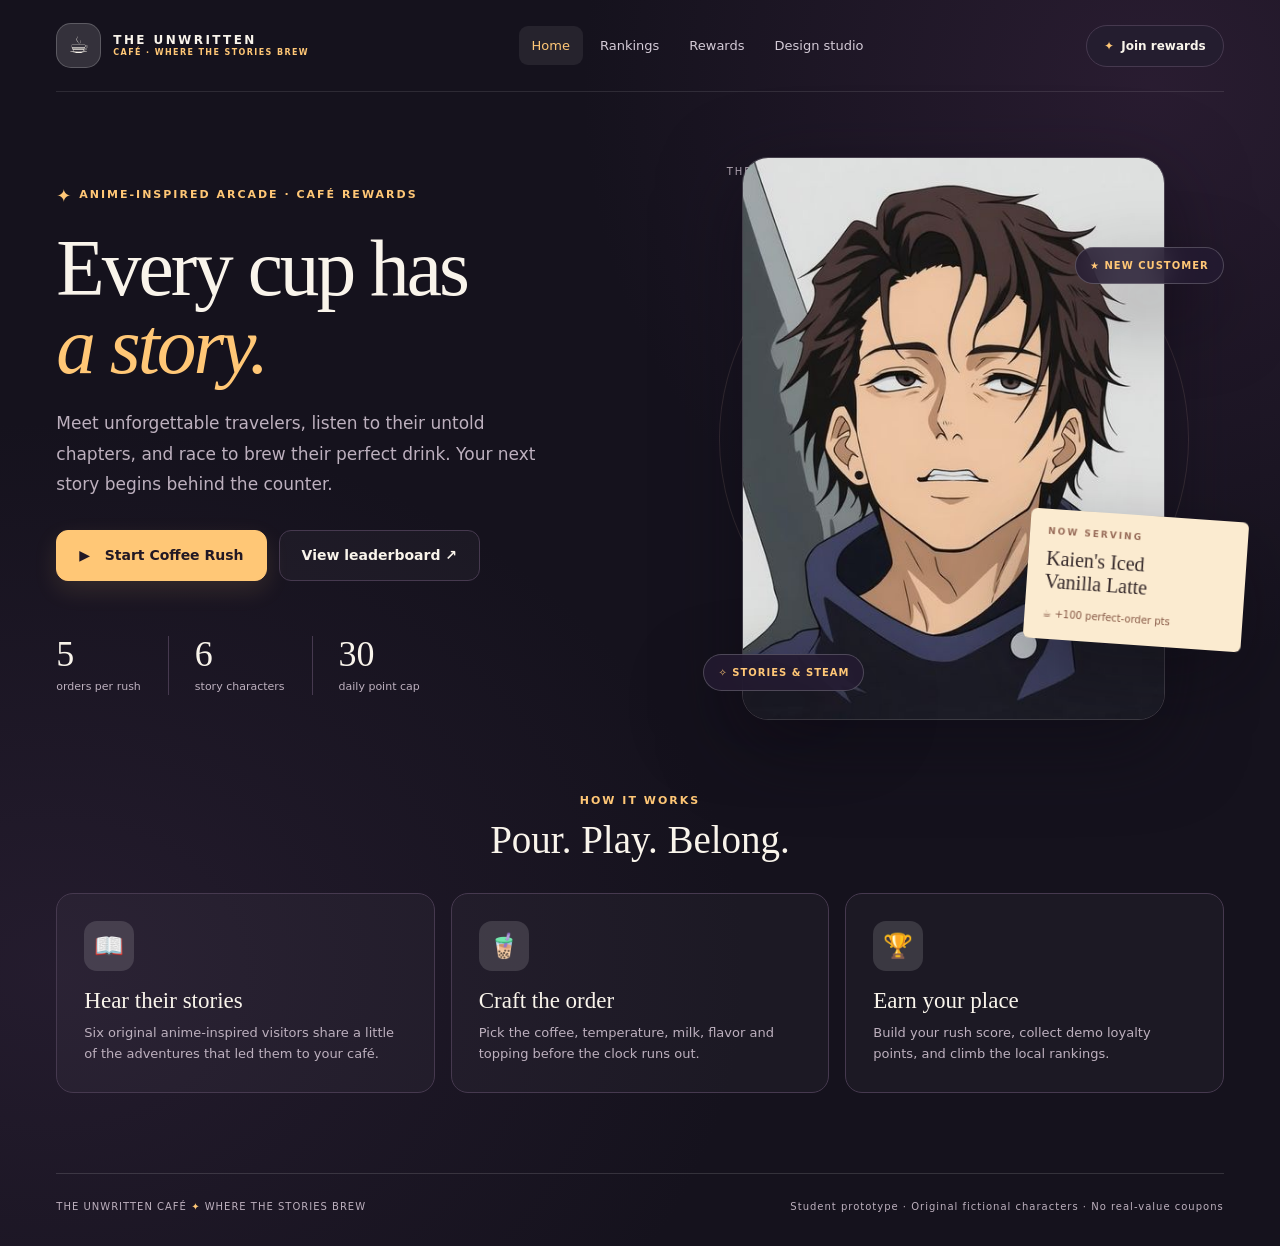
==== index.html @ 4f2d2ab2 "Rename Play_Offline_Demo.html to index.html" ====
<!doctype html>
<html lang="en">
<head>
  <meta charset="UTF-8" />
  <meta name="viewport" content="width=device-width, initial-scale=1.0" />
  <meta name="theme-color" content="#1c1626" />
  <meta name="description" content="Coffee Rush: Anime Edition — an original anime-inspired barista game for The Unwritten Café with demo member rewards and a local leaderboard." />
  <title>Coffee Rush: Anime Edition · The Unwritten Café</title>
  <style>
:root{--bg:#15121d;--bg2:#221b2c;--surface:#241d2f;--surface2:#2e2437;--line:#46394f;--text:#f9f4eb;--muted:#bdb0be;--accent:#ffc776;--accent2:#e08ac2;--accent-rgb:255,199,118;--good:#9ee7c4;--bad:#ffa7a0;--shadow:0 30px 80px #0a07115c;--serif:Georgia,'Times New Roman',serif}
*{box-sizing:border-box}html{scroll-behavior:smooth}body{margin:0;min-height:100vh;background:radial-gradient(ellipse at 90% 7%,#43294a70,transparent 35%),radial-gradient(ellipse at 4% 78%,#33253e80,transparent 40%),var(--bg);color:var(--text);font:15px/1.5 Inter,ui-sans-serif,system-ui,-apple-system,BlinkMacSystemFont,'Segoe UI',sans-serif}body[data-theme=mint]{--accent:#a8f2d8;--accent2:#a4dbe6;--accent-rgb:168,242,216;--bg:#10211f;--bg2:#1b312e;--surface:#1a302e;--surface2:#27403c;--line:#3d5d56;--muted:#b4d0c7}body[data-theme=amber]{--accent:#ffd28a;--accent2:#f5ad89;--accent-rgb:255,210,138;--bg:#241916;--bg2:#38251f;--surface:#38271f;--surface2:#473328;--line:#654937;--muted:#d2bbab}button,input,textarea,select{font:inherit}button{cursor:pointer}button:disabled{cursor:not-allowed;opacity:.48}button:focus-visible,input:focus-visible,select:focus-visible,textarea:focus-visible{outline:3px solid var(--accent);outline-offset:3px}a{color:var(--accent)}.site-shell{max-width:1380px;margin:auto;padding:0 clamp(18px,4.4vw,70px)}.topbar{height:92px;display:flex;align-items:center;justify-content:space-between;border-bottom:1px solid #ffffff1a;gap:20px}.brand{border:0;background:none;color:var(--text);display:flex;align-items:center;gap:12px;text-align:left;padding:4px 0;flex-shrink:0}.brand-icon{width:45px;height:45px;display:grid;place-items:center;font-size:23px;background:#fff2;border:1px solid #fff3;border-radius:15px}.brand-copy{display:flex;flex-direction:column;gap:0;letter-spacing:2.4px;line-height:1.3}.brand-copy b{font-size:12px;font-weight:900}.brand-copy small{font-size:8px;color:var(--accent);font-weight:700;letter-spacing:1.4px}.primary-nav{display:flex;gap:4px;align-items:center}.nav-btn{border:0;background:transparent;color:#d4cbd7;font-size:13px;padding:10px 13px;border-radius:9px;white-space:nowrap}.nav-btn.active,.nav-btn:hover{background:#ffffff12;color:var(--accent)}.member-chip{border:1px solid var(--line);color:var(--text);background:var(--surface);font-weight:700;border-radius:100px;padding:11px 17px;white-space:nowrap;font-size:12px}.member-chip:hover{border-color:var(--accent)}.member-dot{color:var(--accent);margin-right:3px}.screen{display:none;animation:appear .28s ease}.screen.active{display:block}@keyframes appear{from{opacity:.25;transform:translateY(8px)}to{opacity:1;transform:translateY(0)}}.hero{display:grid;grid-template-columns:1.05fr .95fr;min-height:640px;align-items:center;gap:30px;padding:65px 0 52px}.hero-copy{position:relative;z-index:2}.eyebrow{color:var(--accent);font-weight:800;font-size:11px;letter-spacing:2px}.sparkle{font-size:18px;vertical-align:middle}.hero h1{font:normal clamp(55px,6.2vw,91px)/.99 var(--serif);letter-spacing:-3px;margin:20px 0 22px}.hero h1 em{color:var(--accent);font-weight:normal}.hero p{max-width:480px;color:var(--muted);font-size:17px;line-height:1.8}.hero-actions{display:flex;flex-wrap:wrap;gap:12px;margin-top:30px}.btn{border-radius:12px;font-weight:850;padding:14px 22px;border:1px solid transparent;display:inline-flex;align-items:center;justify-content:center;transition:.18s;gap:8px;font-size:14px}.btn-primary{background:var(--accent);color:#221824;border-color:var(--accent);box-shadow:0 9px 23px rgba(var(--accent-rgb),.12)}.btn-primary:hover:not(:disabled){filter:brightness(1.07);transform:translateY(-1px)}.btn-ghost{background:#ffffff08;border-color:var(--line);color:var(--text)}.btn-ghost:hover{background:#ffffff14;border-color:var(--accent)}.btn-small{padding:10px 14px;font-size:12px}.hero-stats{display:flex;margin-top:55px;gap:26px}.hero-stats div{display:flex;flex-direction:column;padding-right:27px;border-right:1px solid var(--line)}.hero-stats div:last-child{border:0}.hero-stats strong{font:normal 36px/1 var(--serif);color:var(--text)}.hero-stats span{color:var(--muted);font-size:11px;margin-top:7px}.hero-visual{position:relative;min-height:530px;display:flex;align-items:center;justify-content:center}.glow-orb{position:absolute;width:420px;height:420px;background:radial-gradient(circle,#ffa6c349,#9a5a9840 52%,transparent 68%);border-radius:50%;filter:blur(10px)}.orbit{position:absolute;border:1px solid #eac1ab25;border-radius:50%;width:470px;height:470px;transform:rotate(-30deg)}.orbit-two{width:365px;height:365px;border-style:dashed;transform:rotate(27deg)}.preview-headline{position:absolute;top:7px;left:8%;font-size:10px;letter-spacing:2px;color:var(--muted);display:flex;gap:25px}.preview-headline span{color:var(--accent)}.hero-portrait{z-index:1;width:clamp(290px,33vw,440px);max-width:95%;filter:drop-shadow(0 23px 40px #0b091385)}.hero-portrait img{display:block;width:100%;aspect-ratio:3/4;object-fit:cover;object-position:50% 15%;border-radius:26px;border:1px solid #ffffff30;animation:floaty 6s ease-in-out infinite}.floating-tag,.floating-ticket{position:absolute;z-index:2;box-shadow:var(--shadow);backdrop-filter:blur(15px)}.floating-tag{background:#241b31d9;border:1px solid #fff3;border-radius:30px;padding:10px 14px;letter-spacing:1px;font-weight:800;font-size:10px;color:var(--accent)}.tag-top{top:90px;right:0}.tag-bottom{bottom:29px;left:20px}.floating-ticket{right:-4%;bottom:75px;background:#fbebd0;color:#35292a;transform:rotate(4deg);border-radius:6px;padding:16px 18px;width:218px}.floating-ticket small{display:block;font-size:9px;letter-spacing:2px;font-weight:900;color:#986c59}.floating-ticket strong{display:block;font:normal 20px/1.15 var(--serif);margin:8px 0}.floating-ticket span{font-size:10px;color:#865845}.section-intro{text-align:center;padding:16px 0 25px}.section-intro h2{font:normal 39px var(--serif);margin:6px}.feature-grid{display:grid;grid-template-columns:repeat(3,1fr);gap:16px;margin-bottom:80px}.feature{background:#ffffff08;border:1px solid var(--line);padding:27px;border-radius:17px}.feature-icon{display:grid;place-items:center;border-radius:13px;width:50px;height:50px;background:#fff2;font-size:24px}.feature h3{margin:17px 0 8px;font:normal 23px var(--serif)}.feature p{color:var(--muted);font-size:13px;margin:0;line-height:1.65}.footer{display:flex;justify-content:space-between;border-top:1px solid #fff2;padding:25px 0 32px;color:var(--muted);font-size:10px;letter-spacing:1px;gap:15px}.gold{color:var(--accent)}.section-top{padding:58px 0 27px;display:flex;justify-content:space-between;align-items:end;gap:25px}.section-top h2{font:normal clamp(33px,4vw,53px) var(--serif);letter-spacing:-1px;margin:7px 0}.section-top p{max-width:580px;margin:9px 0;color:var(--muted)}.soft-pill{background:#fff1;color:var(--accent);font-size:12px;font-weight:800;border:1px solid var(--line);padding:12px 17px;border-radius:50px;white-space:nowrap}.panel{background:linear-gradient(140deg,var(--surface),var(--bg2));border:1px solid var(--line);border-radius:19px;padding:25px}.panel h3{font:normal 25px var(--serif);margin:0 0 18px}.panel-top{display:flex;align-items:center;justify-content:space-between;gap:12px;margin-bottom:18px}.segmented{display:inline-flex;background:#0a08113a;padding:4px;border-radius:12px;gap:3px}.seg{background:none;color:var(--muted);border:0;padding:10px 19px;border-radius:9px;font-size:12px;font-weight:800}.seg.active{background:var(--accent);color:#28202a}.tiny-note{color:var(--muted);font-size:12px}.leader-row{display:grid;grid-template-columns:60px 1fr 140px;gap:12px;align-items:center;border-bottom:1px solid #fff1;padding:17px 12px;border-radius:10px}.leader-row:last-child{border-bottom:0}.leader-row.me{background:rgba(var(--accent-rgb),.12);border:1px solid rgba(var(--accent-rgb),.4);margin-top:4px}.rank-medal{font-size:23px;text-align:center}.player-name{font-weight:800}.player-meta{display:block;font-size:10px;color:var(--muted);font-weight:500}.leader-score{text-align:right;font-size:19px;font-weight:800;font-variant-numeric:tabular-nums}.leader-score small{font-size:10px;font-weight:500;color:var(--muted);display:block}.demo-note{font-size:11px;color:var(--muted);line-height:1.6;padding-top:16px}.panel-bottom-action{display:flex;justify-content:center;margin:25px 0 70px}.points-balance{display:flex;flex-direction:column;min-width:155px;text-align:center;border-radius:16px;background:rgba(var(--accent-rgb),.11);border:1px solid rgba(var(--accent-rgb),.36);padding:14px 25px}.points-balance small{font-size:10px;letter-spacing:1px;color:var(--muted);font-weight:800}.points-balance strong{font:normal 42px var(--serif);color:var(--accent)}.points-balance span{font-size:11px;color:var(--muted)}.reward-rules{display:grid;grid-template-columns:repeat(4,1fr);gap:12px;margin-bottom:25px}.reward-rules div{background:#fff1;padding:16px;border:1px solid var(--line);border-radius:12px;display:flex;flex-direction:column}.reward-rules b{color:var(--accent);font:normal 30px var(--serif)}.reward-rules span{font-size:12px;color:var(--muted)}.reward-grid{display:grid;grid-template-columns:repeat(4,1fr);gap:14px}.reward-card{border:1px solid var(--line);border-radius:16px;padding:23px;background:var(--surface);display:flex;flex-direction:column;min-height:238px}.reward-emoji{font-size:31px;margin-bottom:15px}.reward-card h3{font:normal 22px var(--serif);margin:0 0 8px}.reward-card p{font-size:12px;color:var(--muted);flex:1}.reward-card .cost{font-size:13px;color:var(--accent);font-weight:900;display:block;margin-bottom:12px}.reward-card .btn{width:100%}.two-column-below{display:grid;grid-template-columns:1fr 1fr;gap:16px;margin:25px 0 15px}.badge-list{display:flex;gap:10px;flex-wrap:wrap}.badge{background:#ffffff10;border:1px solid var(--line);border-radius:100px;padding:9px 14px;font-size:12px}.badge.locked{color:#827787;filter:grayscale(1)}.redemption-list{max-height:175px;overflow:auto}.redeem-item{border-bottom:1px solid var(--line);padding:8px 0;font-size:12px}.redeem-item small{display:block;color:var(--accent)}.muted{color:var(--muted)}.studio-grid{display:grid;grid-template-columns:1fr 1fr;gap:18px}.studio-panel{padding:26px}.studio-panel h3{font:normal 26px var(--serif);margin:12px 0 8px}.studio-panel p{color:var(--muted);font-size:13px}.studio-num{color:var(--accent);font-size:10px;letter-spacing:2px;font-weight:900}.studio-wide{grid-column:1/-1}.theme-options{display:flex;flex-wrap:wrap;gap:8px;margin-top:21px}.theme-swatch{background:#ffffff0d;color:var(--text);border:1px solid var(--line);padding:12px 14px;border-radius:10px;font-size:12px;font-weight:800}.theme-swatch.active{border-color:var(--accent);background:rgba(var(--accent-rgb),.12)}.swatch-dot{width:13px;height:13px;display:inline-block;vertical-align:middle;border-radius:50%;margin-right:6px}.plum-dot{background:#d991cb}.mint-dot{background:#a8f2d8}.amber-dot{background:#ffd28a}label{font-size:12px;display:block;font-weight:800;margin:12px 0 8px}select,input,textarea{width:100%;padding:13px;border-radius:9px;background:#100e18a8;color:var(--text);border:1px solid var(--line);resize:vertical}option{background:#251b2a}.form-hint{font-size:11px;color:var(--muted);display:block;margin-top:8px}.story-editor{display:grid;grid-template-columns:250px 1fr;gap:16px}.studio-actions{display:flex;gap:10px;align-items:center;margin-top:15px;flex-wrap:wrap}.studio-footer{display:flex;justify-content:space-between;align-items:center;gap:25px;margin:25px 0 70px}.studio-footer p{font-size:12px;color:var(--muted);max-width:600px}.game-header{display:flex;justify-content:space-between;gap:15px;align-items:center;padding:34px 0 17px}.game-header h2{font:normal 37px var(--serif);margin:4px 0}.game-header-right{display:flex;align-items:center;gap:24px}.metric{display:flex;flex-direction:column}.metric small{color:var(--muted);font-size:9px;font-weight:800;letter-spacing:1.5px}.metric strong{font-size:24px;font-variant-numeric:tabular-nums}.icon-button{border:1px solid var(--line);background:#ffffff0c;color:var(--text);border-radius:10px;width:40px;height:40px}.stage-track{display:grid;grid-template-columns:repeat(5,1fr);gap:7px;margin-bottom:22px}.stage-dot{height:6px;background:var(--line);border-radius:10px}.stage-dot.done{background:var(--good)}.stage-dot.current{background:var(--accent)}.game-stage{min-height:490px}.story-layout{display:grid;grid-template-columns:.85fr 1.15fr;gap:25px;align-items:stretch;margin-bottom:60px}.character-display{min-height:440px;overflow:hidden;position:relative;display:flex;align-items:flex-end;justify-content:center;background:radial-gradient(circle at 45% 43%,rgba(var(--accent-rgb),.15),transparent 58%),var(--surface);border:1px solid var(--line);border-radius:20px}.character-display img{position:absolute;inset:0;width:100%;height:100%;object-fit:cover;object-position:50% 14%;transform-origin:50% 0;animation:slideIn .6s cubic-bezier(.2,.8,.2,1) both,breathe 5s ease-in-out .6s infinite}.character-display::after{content:"";position:absolute;inset:0;pointer-events:none;background:linear-gradient(180deg,transparent 55%,#150f1dcc)}.character-display .portrait-caption{z-index:2}.character-display .portrait-caption{position:absolute;bottom:0;background:linear-gradient(transparent,#13101df0);padding:45px 15px 17px;left:0;right:0;text-align:center;color:var(--text);font:normal 26px var(--serif)}.story-box{padding:52px 45px;display:flex;flex-direction:column;justify-content:center;border:1px solid var(--line);border-radius:20px;background:linear-gradient(140deg,var(--surface),var(--bg2))}.chapter-kicker{color:var(--accent);font-size:11px;font-weight:900;letter-spacing:2px}.story-box h3{font:normal 44px var(--serif);margin:12px 0 5px}.story-box .alias{font-size:13px;color:var(--muted)}.speech{font:italic 21px/1.6 var(--serif);margin:35px 0;color:#fff6eb;min-height:116px}.story-box .btn{align-self:flex-start}.tip{font-size:11px;color:var(--muted);margin:15px 0}.brew-layout{display:grid;grid-template-columns:320px 1fr;gap:21px;align-items:start;margin-bottom:60px}.order-sidebar{position:sticky;top:20px}.order-ticket{background:#fbedd7;color:#382827;padding:23px;border-radius:13px;box-shadow:0 15px 0 #f4d8af10,0 26px 50px #0004}.order-ticket .ticket-top{text-align:center;letter-spacing:2px;font-size:10px;font-weight:900;border-bottom:2px dashed #b89b7c;padding-bottom:12px}.order-ticket h3{font:normal 30px/1.1 var(--serif);margin:15px 0 8px;text-align:center}.order-ticket .visitor{color:#926d55;text-align:center;font-size:11px;margin-bottom:22px}.ticket-ingredients{display:flex;flex-direction:column;gap:8px;padding:16px 0;border-top:1px dashed #c4aa88}.ticket-line{display:flex;align-items:start;justify-content:space-between;gap:10px;font-size:12px}.ticket-line b{font-size:12px;text-align:right}.ticket-bottom{text-align:center;border-top:1px dashed #c4aa88;margin-top:7px;padding-top:11px;font-size:10px;letter-spacing:1px}.character-mini{margin-top:15px;border:1px solid var(--line);border-radius:12px;background:var(--surface);display:flex;align-items:center;padding:9px;gap:12px}.character-mini .mini-art{width:60px;height:66px;overflow:hidden;flex:0 0 60px}.character-mini img{width:100%;height:100%;object-fit:cover;object-position:50% 15%;border-radius:50%;animation:bob 2.4s ease-in-out infinite}.character-mini strong{font-size:13px}.character-mini small{display:block;color:var(--muted);font-size:11px}.brew-main{background:linear-gradient(145deg,var(--surface),var(--bg2));border:1px solid var(--line);border-radius:18px;padding:22px 25px}.timer-line{display:flex;align-items:center;justify-content:space-between;gap:15px;margin-bottom:7px}.timer-line strong{color:var(--accent);font-size:23px;font-variant-numeric:tabular-nums}.timer-line strong.urgent{color:var(--bad)}.timer-line span{font-size:12px;font-weight:800}.timer-track{height:8px;background:#fff2;border-radius:10px;overflow:hidden}.timer-fill{height:100%;background:var(--accent);border-radius:10px;transition:width .12s linear}.timer-fill.urgent{background:var(--bad)}.brew-intro{display:flex;justify-content:space-between;align-items:center;gap:10px;margin:21px 0 17px}.brew-intro h3{font:normal 28px var(--serif);margin:0}.brew-intro span{font-size:12px;color:var(--muted)}.ingredient-group{margin:0 0 16px}.ingredient-group h4{font-size:11px;color:var(--accent);font-weight:900;letter-spacing:1.3px;text-transform:uppercase;margin:0 0 8px}.option-row{display:flex;gap:7px;flex-wrap:wrap}.ingredient-option{border:1px solid var(--line);background:#fff1;color:var(--text);font-size:12px;padding:9px 12px;border-radius:9px;transition:.15s}.ingredient-option:hover{border-color:var(--accent)}.ingredient-option.selected{background:var(--accent);border-color:var(--accent);color:#241b25;font-weight:900}.brew-controls{display:flex;justify-content:space-between;align-items:center;gap:20px;border-top:1px solid var(--line);margin-top:13px;padding-top:21px;flex-wrap:wrap}.tray-status{font-size:12px;color:var(--muted)}.brew-controls .btn{min-width:150px}.feedback-layout{display:grid;grid-template-columns:1fr 1fr;gap:20px;margin-bottom:60px}.feedback-hero,.feedback-details{background:var(--surface);border:1px solid var(--line);border-radius:18px;padding:45px 32px}.feedback-symbol{font-size:50px}.feedback-hero h3{font:normal 39px var(--serif);margin:7px 0}.feedback-hero p{color:var(--muted)}.feedback-plus{font:normal 52px var(--serif);color:var(--accent);margin:15px 0}.feedback-details h4{margin:0 0 20px;font:normal 25px var(--serif)}.feedback-item{display:flex;justify-content:space-between;border-bottom:1px solid var(--line);padding:10px 0;gap:12px;font-size:13px}.feedback-item span:first-child{color:var(--muted)}.correct-mark{color:var(--good);font-weight:800}.wrong-mark{color:var(--bad);font-weight:800}.feedback-quote{font:italic 17px/1.5 var(--serif);margin:22px 0 19px;color:#f3d4b7}.results-wrap{max-width:820px;margin:55px auto 75px;text-align:center}.results-icon{font-size:55px}.results-wrap h2{font:normal 55px var(--serif);margin:13px 0}.results-wrap>p{color:var(--muted)}.result-grid{display:grid;grid-template-columns:repeat(3,1fr);gap:13px;margin:30px 0}.result-stat{border:1px solid var(--line);background:var(--surface);padding:21px;border-radius:13px}.result-stat small{display:block;color:var(--muted);font-size:11px;text-transform:uppercase;letter-spacing:1px}.result-stat strong{font:normal 37px var(--serif);color:var(--accent)}.result-info{border:1px solid var(--line);background:#ffffff08;border-radius:14px;padding:24px;text-align:left}.result-info h3{margin:0 0 15px;font:normal 23px var(--serif)}.result-points{display:flex;align-items:center;justify-content:space-between;margin-bottom:6px;font-size:13px}.result-points b{color:var(--accent)}.result-actions{display:flex;gap:10px;justify-content:center;margin-top:28px;flex-wrap:wrap}.modal-backdrop{position:fixed;inset:0;background:#06030acb;z-index:10;display:flex;justify-content:center;align-items:center;padding:18px;backdrop-filter:blur(9px)}.hidden{display:none!important}.modal-card{position:relative;max-width:460px;width:100%;background:var(--surface);border:1px solid var(--line);border-radius:20px;padding:34px;box-shadow:var(--shadow)}.modal-card h2{font:normal 37px var(--serif);margin:13px 0}.modal-card p{color:var(--muted);font-size:13px;line-height:1.7}.modal-card input{margin-bottom:8px}.modal-close{position:absolute;top:17px;right:20px;background:none;border:0;color:var(--muted)}.form-error{color:var(--bad)!important;min-height:19px}.fill{width:100%}.toast{position:fixed;z-index:30;bottom:22px;right:22px;max-width:370px;padding:15px 21px;background:#fbebd3;color:#392a27;border-radius:12px;box-shadow:var(--shadow);font-size:13px;font-weight:800}
@media(max-width:1120px){.brand-copy small{display:none}.nav-btn{padding:8px 9px}.hero{min-height:570px}.hero-visual{min-height:465px}.orbit{width:385px;height:385px}.orbit-two{width:305px;height:305px}.floating-ticket{right:-2%;bottom:50px}.tag-top{right:0}.reward-grid{grid-template-columns:repeat(2,1fr)}}
@media(max-width:820px){.topbar{height:auto;min-height:78px;flex-wrap:wrap;padding:15px 0}.primary-nav{order:3;width:100%;overflow:auto;justify-content:center}.member-chip{margin-left:auto}.hero{grid-template-columns:1fr;padding:45px 0;gap:0}.hero h1{font-size:69px}.hero-visual{min-height:450px;max-width:550px;width:100%;margin:auto}.hero-stats{margin-top:35px}.feature-grid{grid-template-columns:1fr}.feature{padding:19px}.feature-grid{margin-bottom:50px}.brew-layout{grid-template-columns:1fr}.order-sidebar{position:static;display:grid;grid-template-columns:1fr 1fr;gap:12px}.character-mini{align-self:start;margin-top:0}.story-layout,.feedback-layout{grid-template-columns:1fr}.character-display{min-height:330px}.story-box{padding:35px}.story-box h3{font-size:34px}.reward-rules{grid-template-columns:repeat(2,1fr)}.studio-grid{grid-template-columns:1fr}.studio-wide{grid-column:auto}}
@media(max-width:540px){.site-shell{padding:0 15px}.brand-copy b{letter-spacing:1.5px;font-size:10px}.brand-icon{width:40px;height:40px}.member-chip{font-size:10px;padding:9px}.hero h1{font-size:55px}.hero p{font-size:14px}.hero-actions .btn{width:100%}.hero-stats{gap:9px}.hero-stats div{padding-right:13px}.hero-stats strong{font-size:30px}.hero-stats span{font-size:10px}.hero-visual{min-height:410px}.hero-portrait{width:290px}.orbit{width:280px;height:280px}.orbit-two{width:220px;height:220px}.floating-ticket{width:155px;padding:12px;right:0;bottom:40px}.floating-ticket strong{font-size:15px}.floating-ticket span{font-size:8px}.tag-top{top:54px}.tag-bottom{bottom:2px}.preview-headline{top:9px;font-size:8px}.footer{flex-direction:column}.section-top{align-items:start;flex-direction:column;padding-top:38px}.section-top h2{font-size:39px}.panel{padding:18px}.panel-top{flex-direction:column;align-items:start}.seg{padding:9px 13px}.leader-row{grid-template-columns:39px 1fr 85px;padding:14px 5px}.leader-score{font-size:16px}.points-balance{width:100%;flex-direction:row;align-items:center;justify-content:center;gap:10px}.points-balance strong{font-size:29px}.reward-grid{grid-template-columns:1fr 1fr;gap:9px}.reward-card{padding:15px;min-height:250px}.reward-card h3{font-size:18px}.reward-card p{font-size:11px}.reward-card .btn{font-size:11px;padding:9px}.two-column-below{grid-template-columns:1fr}.story-editor{grid-template-columns:1fr}.studio-footer{align-items:start;flex-direction:column}.game-header h2{font-size:27px}.game-header-right{gap:10px}.metric strong{font-size:18px}.story-box{padding:25px}.story-box .speech{font-size:18px}.order-sidebar{grid-template-columns:1fr}.order-ticket{padding:16px}.character-mini{display:none}.brew-main{padding:17px}.brew-intro{align-items:start;flex-direction:column}.result-grid{gap:7px}.result-stat{padding:14px 5px}.result-stat strong{font-size:26px}.results-wrap h2{font-size:41px}.feedback-hero,.feedback-details{padding:25px}.feedback-plus{font-size:40px}.modal-card{padding:27px}}
@media(prefers-reduced-motion:reduce){*{animation-duration:.01ms!important;transition-duration:.01ms!important;scroll-behavior:auto!important}}
/* Keep orbit decorations from creating sideways scrolling on narrow screens. */
html,body{overflow-x:clip}
@media(max-width:540px){.game-header{flex-direction:column;align-items:flex-start;gap:9px}.game-header-right{width:100%;justify-content:flex-end;gap:19px}.game-header-right .metric{min-width:60px}.metric strong{font-size:20px}}


/* Keep landing screen plainly visible on file launch even with reduced browser resources. */
#screen-home.active{display:block;opacity:1;visibility:visible}
body[data-theme] .hero-copy,body[data-theme] .hero-visual{opacity:1}

/* ---- anime-style motion for portraits ---- */
@keyframes breathe{0%,100%{transform:scale(1.03) translateY(0)}50%{transform:scale(1.07) translateY(-5px)}}
@keyframes slideIn{from{opacity:0;transform:translateX(-28px) scale(1.12);filter:brightness(1.6) blur(3px)}to{opacity:1;transform:translateX(0) scale(1.03);filter:none}}
@keyframes floaty{0%,100%{transform:translateY(0) rotate(-.6deg)}50%{transform:translateY(-12px) rotate(.6deg)}}
@keyframes bob{0%,100%{transform:translateY(0)}50%{transform:translateY(-4px)}}
@keyframes speechIn{from{opacity:0;transform:translateY(10px)}to{opacity:1;transform:none}}
.speech,.story-box h3,.story-box .alias{animation:speechIn .5s ease both}
.feedback-symbol{animation:bob 1.6s ease-in-out infinite}
@media (prefers-reduced-motion:reduce){.character-display img,.hero-portrait img,.character-mini img,.speech,.story-box h3,.story-box .alias,.feedback-symbol{animation:none!important}}
</style>
</head>
<body data-theme="plum">
  <div class="site-shell">
    <header class="topbar">
      <button type="button" class="brand" id="brand-home" aria-label="Go to home">
        <span class="brand-icon" aria-hidden="true">☕</span>
        <span class="brand-copy"><b>THE UNWRITTEN</b><small>CAFÉ · WHERE THE STORIES BREW</small></span>
      </button>
      <nav class="primary-nav" aria-label="Main navigation">
        <button class="nav-btn active" data-go="home">Home</button>
        <button class="nav-btn" data-go="leaderboard">Rankings</button>
        <button class="nav-btn" data-go="rewards">Rewards</button>
        <button class="nav-btn" data-go="studio">Design studio</button>
      </nav>
      <button id="member-button" class="member-chip" type="button"><span class="member-dot">✦</span> <span id="member-label">Join rewards</span></button>
    </header>

    <main id="app">
      <section class="screen active" id="screen-home" aria-labelledby="home-heading">
        <div class="hero">
          <div class="hero-copy">
            <span class="eyebrow"><span class="sparkle">✦</span> ANIME-INSPIRED ARCADE · CAFÉ REWARDS</span>
            <h1 id="home-heading">Every cup has<br /><em>a story.</em></h1>
            <p>Meet unforgettable travelers, listen to their untold chapters, and race to brew their perfect drink. Your next story begins behind the counter.</p>
            <div class="hero-actions">
              <button id="play-button" class="btn btn-primary" type="button">▶ &nbsp; Start Coffee Rush</button>
              <button class="btn btn-ghost" data-go="leaderboard" type="button">View leaderboard ↗</button>
            </div>
            <div class="hero-stats" aria-label="Game highlights">
              <div><strong>5</strong><span>orders per rush</span></div>
              <div><strong>6</strong><span>story characters</span></div>
              <div><strong>30</strong><span>daily point cap</span></div>
            </div>
          </div>
          <div class="hero-visual" aria-label="Illustrated character and order preview">
            <div class="glow-orb"></div>
            <div class="orbit orbit-one"></div><div class="orbit orbit-two"></div>
            <div class="preview-headline">THE AFTER-HOURS CHAPTER <span>01 / ∞</span></div>
            <div class="hero-portrait" id="hero-portrait"></div>
            <div class="floating-tag tag-top">★ NEW CUSTOMER</div>
            <div class="floating-ticket"><small>NOW SERVING</small><strong>Kaien's Iced<br />Vanilla Latte</strong><span>☕ +100 perfect-order pts</span></div>
            <div class="floating-tag tag-bottom">✧ STORIES & STEAM</div>
          </div>
        </div>
        <div class="section-intro"><span class="eyebrow">HOW IT WORKS</span><h2>Pour. Play. Belong.</h2></div>
        <div class="feature-grid">
          <div class="feature"><span class="feature-icon">📖</span><h3>Hear their stories</h3><p>Six original anime-inspired visitors share a little of the adventures that led them to your café.</p></div>
          <div class="feature"><span class="feature-icon">🧋</span><h3>Craft the order</h3><p>Pick the coffee, temperature, milk, flavor and topping before the clock runs out.</p></div>
          <div class="feature"><span class="feature-icon">🏆</span><h3>Earn your place</h3><p>Build your rush score, collect demo loyalty points, and climb the local rankings.</p></div>
        </div>
      </section>

      <section class="screen" id="screen-game" aria-labelledby="game-heading">
        <div class="game-header">
          <div><span class="eyebrow">NOW PLAYING · COFFEE RUSH</span><h2 id="game-heading">The midnight shift</h2></div>
          <div class="game-header-right"><div class="metric"><small>ORDER</small><strong id="round-label">1 / 5</strong></div><div class="metric"><small>SCORE</small><strong id="score-label">0</strong></div><button id="quit-button" class="icon-button" title="Quit this rush" aria-label="Quit rush">✕</button></div>
        </div>
        <div class="stage-track" id="stage-track" aria-label="Rush progress"></div>
        <div id="game-stage" class="game-stage"></div>
      </section>

      <section class="screen" id="screen-results" aria-labelledby="results-heading">
        <div id="results-content"></div>
      </section>

      <section class="screen" id="screen-leaderboard" aria-labelledby="leader-heading">
        <div class="section-top"><div><span class="eyebrow">THE CAFÉ COMMUNITY</span><h2 id="leader-heading">Hall of brewers <span class="gold">✦</span></h2><p>Earn your spot with your best rush score. Each nickname can hold one best score per ranking period.</p></div><span class="soft-pill">🏆 Score rankings</span></div>
        <div class="panel leaderboard-panel">
          <div class="panel-top"><div class="segmented" role="group" aria-label="Leaderboard period"><button class="seg active" data-period="weekly">This week</button><button class="seg" data-period="monthly">This month</button><button class="seg" data-period="all">All time</button></div><div class="tiny-note" id="leader-period"></div></div>
          <div class="leader-rows" id="leader-rows"></div>
          <div class="demo-note">ⓘ Prototype leaderboard: sample rivals are fictional; member scores are saved in this browser only. A real cross-device community requires an online server.</div>
        </div>
        <div class="panel-bottom-action"><button id="leader-play" class="btn btn-primary">Play to improve your rank →</button></div>
      </section>

      <section class="screen" id="screen-rewards" aria-labelledby="rewards-heading">
        <div class="section-top"><div><span class="eyebrow">BREW & EARN MEMBER CLUB</span><h2 id="rewards-heading">Good coffee. Great perks.</h2><p>Complete rounds and earn demo café loyalty points. Spend them on sample rewards.</p></div><div class="points-balance"><small>YOUR POINTS</small><strong id="balance-value">0</strong><span>✦ balance</span></div></div>
        <div class="reward-rules"><div><b>+5</b><span>complete a rush</span></div><div><b>+10</b><span>score at least 500</span></div><div><b>+5</b><span>all 5 orders perfect</span></div><div><b>30</b><span>max points per day</span></div></div>
        <div id="reward-cards" class="reward-grid"></div>
        <div class="two-column-below"><div class="panel"><h3>My achievements</h3><div id="badge-list" class="badge-list"></div></div><div class="panel"><h3>Demo redemption history</h3><div id="redemption-list" class="redemption-list"></div></div></div>
        <p class="demo-note">These vouchers are for the class prototype and cannot be redeemed at a real café. Actual rewards would need staff validation and a connected point-of-sale system.</p>
      </section>

      <section class="screen" id="screen-studio" aria-labelledby="studio-heading">
        <div class="section-top"><div><span class="eyebrow">BEHIND THE SCENES · DESIGN MODE</span><h2 id="studio-heading">Creator studio</h2><p>Change your game's look, brewing difficulty and a character's story, then play to see it in action.</p></div><span class="soft-pill">⚙ 3 editable tools</span></div>
        <div class="studio-grid">
          <div class="panel studio-panel"><div class="studio-num">01 / VISUAL DESIGN</div><h3>Choose a café palette</h3><p>Switch the entire interface accent and atmosphere.</p><div class="theme-options"><button class="theme-swatch active" data-set-theme="plum"><i class="swatch-dot plum-dot"></i> Midnight plum</button><button class="theme-swatch" data-set-theme="mint"><i class="swatch-dot mint-dot"></i> Jade latte</button><button class="theme-swatch" data-set-theme="amber"><i class="swatch-dot amber-dot"></i> Golden hour</button></div></div>
          <div class="panel studio-panel"><div class="studio-num">02 / GAME MECHANICS</div><h3>Adjust the countdown</h3><p>Change the starting seconds for every coffee order.</p><label for="seconds-select">Time per order</label><select id="seconds-select"><option value="25">25 seconds · Expert</option><option value="30">30 seconds · Standard</option><option value="45">45 seconds · Relaxed</option><option value="60">60 seconds · Story mode</option></select><small class="form-hint">Each next customer gets two fewer seconds (minimum 18).</small></div>
          <div class="panel studio-panel studio-wide"><div class="studio-num">03 / STORY DESIGN</div><h3>Write a customer's next chapter</h3><p>Edit a character's first dialogue line and see it during the next rush.</p><div class="story-editor"><div><label for="character-select">Select a visitor</label><select id="character-select"></select></div><div><label for="story-input">Opening dialogue</label><textarea id="story-input" rows="3" maxlength="180"></textarea><small class="form-hint"><span id="story-count">0</span>/180 characters</small></div></div><div class="studio-actions"><button id="save-story" class="btn btn-primary" type="button">Save story line</button><button id="reset-story" class="btn btn-ghost" type="button">Restore original</button><span id="studio-status" class="tiny-note" role="status" aria-live="polite"></span></div></div>
        </div>
        <div class="studio-footer"><p>All edits are local to this device. The game source also exposes editable character recipes, scoring, rewards and rankings.</p><button id="studio-play" class="btn btn-primary" type="button">Test my changes →</button></div>
      </section>
    </main>

    <footer class="footer"><span>THE UNWRITTEN CAFÉ <span class="gold">✦</span> WHERE THE STORIES BREW</span><span>Student prototype · Original fictional characters · No real-value coupons</span></footer>
  </div>

  <div class="modal-backdrop hidden" id="member-modal" role="dialog" aria-modal="true" aria-labelledby="member-modal-heading">
    <div class="modal-card"><button class="modal-close" id="close-member" aria-label="Close dialog">✕</button><span class="eyebrow">A CHAPTER OF YOUR OWN</span><h2 id="member-modal-heading">Join the member club</h2><p>Pick a nickname for your rewards balance and leaderboard. This is a local demo account—not a secure online login.</p><form id="member-form"><label for="nickname-input">Your café nickname</label><input id="nickname-input" name="nickname" required minlength="2" maxlength="18" placeholder="e.g. AnimeBean" autocomplete="off" /><p id="member-error" class="form-error" role="alert"></p><button type="submit" class="btn btn-primary fill">Enter the café →</button></form><p class="tiny-note">Use a nickname, not your real name. No password or personal details needed.</p></div>
  </div>
  <div id="toast" role="status" aria-live="polite" class="toast hidden"></div>
  <script>
/*
 * COFFEE RUSH: ANIME EDITION — The Unwritten Café
 * Fully offline student demonstration, no dependencies.
 * CUSTOMIZE: CHARACTERS (dialogue + recipes), INGREDIENTS, REWARDS,
 *            calculateOrderScore(), awardPoints(), and the demo RIVALS below.
 * Shared real-world login, POS redemption, and cross-device leaderboards
 * need a secure server and are deliberately NOT claimed by this prototype.
 */
'use strict';

const STORAGE_KEY = 'unwritten-cafe-rush-v1';
const INGREDIENTS = {
  base:    ['Espresso', 'Latte', 'Cappuccino', 'Mocha'],
  temp:    ['Hot', 'Iced', 'Blended'],
  milk:    ['None', 'Whole', 'Oat', 'Almond'],
  syrup:   ['None', 'Vanilla', 'Caramel', 'Hazelnut'],
  topping: ['None', 'Cold foam', 'Whipped cream', 'Cinnamon']
};
const FIELD_LABELS = {base:'Coffee base',temp:'Temperature',milk:'Milk',syrup:'Syrup',topping:'Topping'};
const FIELDS = Object.keys(INGREDIENTS);

const CHARACTERS = [
  {id:'kaien',name:'Kaien',alias:'The Starlight Guardian',color:'#8ed5e6',hair:'#dceaff',skin:'#f2c7ab',coat:'#253b60',style:'spiky',
   story:["I watched over a city of stars, but I couldn't protect every wish.","Tonight I'm learning that even guardians need somewhere to rest."],
   farewell:'Maybe the brightest promises are the ones we share with someone new.',
   drink:'Starlight Iced Latte',recipe:{base:'Latte',temp:'Iced',milk:'Oat',syrup:'Vanilla',topping:'Cold foam'}},
  {id:'rumi',name:'Rumi',alias:'The Horizon Chaser',color:'#ffa487',hair:'#bb5d43',skin:'#f4c3a0',coat:'#7b3736',style:'swept',
   story:["I sailed beyond the last page of my map to find a treasure no one believed in.","The best part wasn't the treasure. It was everyone who kept sailing beside me."],
   farewell:'The next island can wait. This is a story worth staying for.',
   drink:'Caramel Cloud Frappé',recipe:{base:'Mocha',temp:'Blended',milk:'Whole',syrup:'Caramel',topping:'Whipped cream'}},
  {id:'renji',name:'Renji',alias:'The Wayward Blade',color:'#93abc9',hair:'#354564',skin:'#dca98d',coat:'#48505f',style:'layered',
   story:["I've crossed a hundred roads searching for the person I promised to become.","I always take the wrong turn. Somehow it keeps leading me to people who need help."],
   farewell:"I still don't know the way forward—but at least I know why I travel.",
   drink:'Wanderer’s Double Espresso',recipe:{base:'Espresso',temp:'Hot',milk:'None',syrup:'None',topping:'None'}},
  {id:'sora',name:'Sora',alias:'The Sky Librarian',color:'#d3b3ff',hair:'#b69ad9',skin:'#f0c5b5',coat:'#5a5489',style:'long',
   story:["I collect unwritten stories from rooftops just as the sun goes down.","Every forgotten dream becomes a new constellation in my secret library."],
   farewell:'Tonight your café gets a chapter of its own.',
   drink:'Cinnamon Crown Cappuccino',recipe:{base:'Cappuccino',temp:'Hot',milk:'Almond',syrup:'Hazelnut',topping:'Cinnamon'}},
  {id:'mika',name:'Mika',alias:'The Neon Inventor',color:'#c5e4a4',hair:'#d9b46f',skin:'#eec7a4',coat:'#53715d',style:'tufted',
   story:["I built a machine that could replay yesterday, but it kept showing my mistakes.","So I took it apart and made something that could help me try again tomorrow."],
   farewell:'The next experiment? A coffee that tastes like a fresh start.',
   drink:'Neon Iced Mocha',recipe:{base:'Mocha',temp:'Iced',milk:'Whole',syrup:'None',topping:'Whipped cream'}},
  {id:'yori',name:'Yori',alias:'The Moonlit Musician',color:'#cba1e8',hair:'#4a3769',skin:'#e5b5a0',coat:'#503052',style:'long',
   story:["Every song I write is a letter I was too afraid to send.","I still leave a space in each melody for an answer I haven't heard yet."],
   farewell:'Perhaps the last note of this song is the first line of a new story.',
   drink:'Moonlight Vanilla Latte',recipe:{base:'Latte',temp:'Hot',milk:'Oat',syrup:'Vanilla',topping:'Cold foam'}}
];

const REWARDS = [
  {id:'syrup',icon:'🍯',name:'Syrup upgrade',desc:'Sample voucher for one flavor syrup upgrade.',cost:10},
  {id:'shot',icon:'☕',name:'Extra espresso shot',desc:'Sample voucher for one additional espresso shot.',cost:15},
  {id:'cookie',icon:'🍪',name:'Free cookie',desc:'Sample voucher for a cookie with a drink purchase.',cost:25},
  {id:'discount',icon:'🎟️',name:'10% off a drink',desc:'Sample voucher for a discount on one beverage.',cost:40}
];
const BADGES = [
  {id:'first',icon:'🌱',name:'First Chapter'},
  {id:'fivehundred',icon:'⚡',name:'Rush Regular'},
  {id:'perfect',icon:'⭐',name:'Perfect Pour'},
  {id:'three',icon:'🏅',name:'Café Regular'},
  {id:'champion',icon:'👑',name:'Rush Champion'}
];
const RIVALS = [
  {id:'demo1',name:'BeanShogun',weekly:765,monthly:810,all:835},
  {id:'demo2',name:'SkyLatte',weekly:730,monthly:775,all:806},
  {id:'demo3',name:'MochiMage',weekly:690,monthly:746,all:788},
  {id:'demo4',name:'BrewPirate',weekly:665,monthly:709,all:740},
  {id:'demo5',name:'CloudCup',weekly:620,monthly:676,all:704},
  {id:'demo6',name:'CinnamonStar',weekly:560,monthly:600,all:640}
];

function loadData(){try{const raw=JSON.parse(localStorage.getItem(STORAGE_KEY));if(raw && typeof raw==='object' && Array.isArray(raw.members) && Array.isArray(raw.scores)) return raw;}catch(_){}return {members:[],scores:[],currentId:null,config:{theme:'plum',seconds:30,stories:{}}};}
let data=loadData();
if(!data.config || typeof data.config!=='object')data.config={};
if(!['plum','mint','amber'].includes(data.config.theme))data.config.theme='plum';
if(![25,30,45,60].includes(Number(data.config.seconds)))data.config.seconds=30;
if(!data.config.stories || typeof data.config.stories!=='object')data.config.stories={};
function save(){try{localStorage.setItem(STORAGE_KEY,JSON.stringify(data));}catch(_){toast('Storage unavailable. Progress may not persist.');}}
function member(){return data.members.find(m=>m.id===data.currentId)||null;}
function esc(v){return String(v).replace(/[&<>"']/g,c=>({'&':'&amp;','<':'&lt;','>':'&gt;','"':'&quot;',"'":'&#39;'}[c]));}
function localDay(d=new Date()){return `${d.getFullYear()}-${String(d.getMonth()+1).padStart(2,'0')}-${String(d.getDate()).padStart(2,'0')}`;}
function weeklyStart(d=new Date()){const x=new Date(d);x.setHours(0,0,0,0);x.setDate(x.getDate()-(x.getDay()+6)%7);return x;}
function points(n){return Number(n||0).toLocaleString('en-CA');}
function $id(id){return document.getElementById(id);}
function toast(message){const el=$id('toast');el.textContent=message;el.classList.remove('hidden');clearTimeout(toast.timer);toast.timer=setTimeout(()=>el.classList.add('hidden'),3600);}
const PORTRAITS={"kaien": "[data-uri]", "rumi": "[data-uri]", "renji": "[data-uri]", "sora": "[data-uri]", "mika": "[data-uri]", "yori": "[data-uri]"};
function portrait(char){return `<img class="portrait-img" src="${PORTRAITS[char.id]||''}" alt="${esc(char.name)}, ${esc(char.alias)}" draggable="false">`;}

let activeScreen='home';
let leaderPeriod='weekly';
let game=null;
let memberAfterJoin=null;
function route(screen){
  if(screen!=='game' && game && (game.phase==='story'||game.phase==='prep'||game.phase==='feedback')){
    // Route exits gameplay only by user choice; avoid accidental score saving.
    if(activeScreen==='game' && !window.confirm('Leave this rush? This round will not count.')) return;
    stopTimer();game=null;
  }
  activeScreen=screen;
  document.querySelectorAll('.screen').forEach(el=>el.classList.toggle('active',el.id===`screen-${screen}`));
  document.querySelectorAll('.nav-btn').forEach(el=>el.classList.toggle('active',el.dataset.go===screen));
  if(screen==='leaderboard')renderLeaderboard();
  if(screen==='rewards')renderRewards();
  if(screen==='studio')renderStudio();
  window.scrollTo({top:0,behavior:'instant'});
}
function setMemberButton(){const m=member();$id('member-label').textContent=m?m.name:'Join rewards';}
function openMemberModal(next=null){memberAfterJoin=next;$id('member-modal').classList.remove('hidden');$id('nickname-input').value=member()?.name||'';$id('member-error').textContent='';setTimeout(()=>$id('nickname-input').focus(),0);}
function closeMemberModal(){$id('member-modal').classList.add('hidden');memberAfterJoin=null;}
function joinMember(e){e.preventDefault();const name=$id('nickname-input').value.trim().replace(/\s+/g,' ');if(name.length<2||name.length>18){$id('member-error').textContent='Use a nickname between 2 and 18 characters.';return;}
  let m=data.members.find(x=>x.name.toLowerCase()===name.toLowerCase());
  if(!m){m={id:`member-${Date.now()}-${Math.random().toString(36).slice(2,7)}`,name,points:0,played:0,badges:[],dailyEarned:{},redemptions:[]};data.members.push(m);}
  data.currentId=m.id;save();setMemberButton();const callback=memberAfterJoin;closeMemberModal();toast(`Welcome to The Unwritten Café, ${m.name}!`);if(callback)callback();else if(activeScreen==='rewards')renderRewards();else if(activeScreen==='leaderboard')renderLeaderboard();
}
function play(){if(!member()){openMemberModal(()=>startRound());return;}startRound();}
function shuffle(array){const a=[...array];for(let i=a.length-1;i>0;i--){const j=Math.floor(Math.random()*(i+1));[a[i],a[j]]=[a[j],a[i]];}return a;}
function startRound(){stopTimer();game={guests:shuffle(CHARACTERS).slice(0,5),index:0,score:0,perfect:0,streak:0,phase:'story',line:0,picks:{},remaining:0,duration:0,feedback:null};activeScreen='game';document.querySelectorAll('.screen').forEach(el=>el.classList.toggle('active',el.id==='screen-game'));document.querySelectorAll('.nav-btn').forEach(el=>el.classList.remove('active'));renderGame();window.scrollTo({top:0,behavior:'instant'});}
function currentGuest(){return game.guests[game.index];}
function renderGame(){if(!game)return;$id('round-label').textContent=`${game.index+1} / 5`;$id('score-label').textContent=points(game.score);$id('stage-track').innerHTML=game.guests.map((_,i)=>`<div class="stage-dot ${i<game.index?'done':i===game.index?'current':''}"></div>`).join('');if(game.phase==='story')renderStory();if(game.phase==='prep')renderBrew();if(game.phase==='feedback')renderFeedback();}
function renderStory(){const char=currentGuest();const line=game.line===0?(data.config.stories[char.id]||char.story[0]):char.story[1];$id('game-stage').innerHTML=`<div class="story-layout"><div class="character-display">${portrait(char)}<div class="portrait-caption">${esc(char.name)} ✦</div></div><div class="story-box"><span class="chapter-kicker">CHAPTER ${String(game.index+1).padStart(2,'0')} · UNWRITTEN ENCOUNTER</span><h3>${esc(char.name)} arrives.</h3><span class="alias">${esc(char.alias)}</span><div class="speech">“${esc(line)}”</div><button class="btn btn-primary" id="story-next">${game.line===0?'Continue the story →':'Start brewing ☕'}</button><p class="tip">The countdown starts only after the story, so you can enjoy the dialogue first.</p></div></div>`;}
function nextStory(){if(!game||game.phase!=='story')return;if(game.line===0){game.line=1;renderGame();}else{game.phase='prep';game.picks={};game.duration=Math.max(18,Number(data.config.seconds)-game.index*2);game.remaining=game.duration;renderGame();startTimer();}}
function startTimer(){stopTimer();const end=Date.now()+game.duration*1000;game.interval=setInterval(()=>{if(!game||game.phase!=='prep'){stopTimer();return;}game.remaining=Math.max(0,(end-Date.now())/1000);const timer=$id('time-left'),fill=$id('timer-fill');if(timer){timer.textContent=`${Math.ceil(game.remaining)}s`;timer.classList.toggle('urgent',game.remaining<=7);}if(fill){fill.style.width=`${game.remaining/game.duration*100}%`;fill.classList.toggle('urgent',game.remaining<=7);}if(game.remaining<=0)submitOrder(true);},100);}
function stopTimer(){if(game&&game.interval){clearInterval(game.interval);game.interval=null;}}
function renderBrew(){const char=currentGuest();const recipe=char.recipe;const lines=FIELDS.map(f=>`<div class="ticket-line"><span>${FIELD_LABELS[f]}</span><b>${esc(recipe[f])}</b></div>`).join('');const controls=FIELDS.map((field,i)=>`<div class="ingredient-group"><h4>${String(i+1).padStart(2,'0')} / ${FIELD_LABELS[field]}</h4><div class="option-row">${INGREDIENTS[field].map(option=>`<button type="button" class="ingredient-option ${game.picks[field]===option?'selected':''}" data-field="${field}" data-option="${esc(option)}" aria-pressed="${game.picks[field]===option}">${esc(option)}</button>`).join('')}</div></div>`).join('');const selected=FIELDS.filter(f=>game.picks[f]).length;
$id('game-stage').innerHTML=`<div class="brew-layout"><aside class="order-sidebar"><div class="order-ticket"><div class="ticket-top">THE UNWRITTEN CAFÉ<br/>OFFICIAL ORDER TICKET · #${game.index+1}</div><h3>${esc(char.drink)}</h3><div class="visitor">For ${esc(char.name)} · ${esc(char.alias)}</div><div class="ticket-ingredients">${lines}</div><div class="ticket-bottom">✧ WHERE THE STORIES BREW ✧</div></div><div class="character-mini"><div class="mini-art">${portrait(char)}</div><div><strong>${esc(char.name)} is waiting…</strong><small>“Make it just right!”</small></div></div></aside><div class="brew-main"><div class="timer-line"><span>⏱ BREW BEFORE TIME RUNS OUT</span><strong id="time-left">${Math.ceil(game.remaining)}s</strong></div><div class="timer-track"><div id="timer-fill" class="timer-fill" style="width:${game.remaining/game.duration*100}%"></div></div><div class="brew-intro"><h3>Build the perfect cup.</h3><span>Match all five parts of the ticket</span></div>${controls}<div class="brew-controls"><div class="tray-status" id="tray-status">${selected}/5 choices selected · ${selected===5?'Ready to serve!':'Choose every ingredient'}</div><div><button id="clear-tray" class="btn btn-ghost btn-small" type="button">Reset cup</button> <button id="serve-button" class="btn btn-primary" type="button" ${selected<5?'disabled':''}>Serve drink →</button></div></div></div></div>`;}
function chooseIngredient(field,option){if(!game||game.phase!=='prep'||!INGREDIENTS[field]?.includes(option))return;game.picks[field]=option;renderBrew();}
function calculateOrderScore(recipe,picks,remaining,duration,streak,expired){if(expired)return{exact:false,correctCount:0,gain:0,speed:0,combo:0};const correctCount=FIELDS.filter(f=>recipe[f]===picks[f]).length;const exact=correctCount===FIELDS.length;const speed=exact?Math.round(50*Math.max(0,remaining)/duration):0;const combo=exact&&streak>=1?25:0;const gain=exact?100+speed+combo:20*correctCount;return{exact,correctCount,gain,speed,combo};}
function submitOrder(expired=false){if(!game||game.phase!=='prep')return;if(!expired&&!FIELDS.every(f=>game.picks[f]))return;stopTimer();const char=currentGuest();const result=calculateOrderScore(char.recipe,game.picks,game.remaining,game.duration,game.streak,expired);game.score+=result.gain;if(result.exact){game.perfect++;game.streak++;}else game.streak=0;game.feedback={...result,expired};game.phase='feedback';renderGame();}
function renderFeedback(){const char=currentGuest();const r=game.feedback;const head=r.expired?'Time is up!':r.exact?'Perfectly brewed!':'Almost there!';const desc=r.expired?'Your customer waited too long. The next chapter can still be yours.':r.exact?'You matched every part of the order. Brilliant café service!':`You matched ${r.correctCount} of the 5 ingredients. Keep an eye on the ticket next time.`;const details=FIELDS.map(field=>`<div class="feedback-item"><span>${FIELD_LABELS[field]}</span><span class="${!r.expired&&game.picks[field]===char.recipe[field]?'correct-mark':'wrong-mark'}">${!r.expired&&game.picks[field]===char.recipe[field]?'✓':'✕'} ${esc(char.recipe[field])}</span></div>`).join('');$id('game-stage').innerHTML=`<div class="feedback-layout"><div class="feedback-hero"><div class="feedback-symbol">${r.exact?'🌟':r.expired?'⌛':'☕'}</div><h3>${head}</h3><p>${desc}</p><div class="feedback-plus">+${r.gain} pts</div><p>Correct ingredients: ${r.correctCount}/5 · Speed bonus: +${r.speed} · Streak bonus: +${r.combo}</p><div class="feedback-quote">“${esc(char.farewell)}”<br><small>— ${esc(char.name)}</small></div><button id="next-customer" class="btn btn-primary">${game.index===4?'See my results →':'Next customer →'}</button></div><div class="feedback-details"><h4>Order recap · ${esc(char.drink)}</h4>${details}<p class="tip">Green checks mean your choice matched the order. A red cross shows what the ticket required.</p></div></div>`;}
function nextCustomer(){if(!game||game.phase!=='feedback')return;if(game.index===4){finishRound();return;}game.index++;game.phase='story';game.line=0;game.picks={};game.feedback=null;renderGame();window.scrollTo({top:0,behavior:'smooth'});}
function awardPoints(m,score,perfect){const planned=5+(score>=500?10:0)+(perfect===5?5:0);const day=localDay();const already=Number(m.dailyEarned?.[day]||0);const earned=Math.max(0,Math.min(planned,30-already));m.dailyEarned[day]=already+earned;m.points+=earned;return{planned,earned,already,cap:30};}
function finishRound(){stopTimer();const m=member();if(!m){route('home');return;}const score=game.score,perfect=game.perfect;m.played++;const reward=awardPoints(m,score,perfect);const newBadgeIds=[];for(const [condition,id] of [[m.played>=1,'first'],[score>=500,'fivehundred'],[perfect===5,'perfect'],[m.played>=3,'three'],[score>=700,'champion']])if(condition&&!m.badges.includes(id)){m.badges.push(id);newBadgeIds.push(id);}data.scores.push({id:m.id,name:m.name,score,ts:Date.now()});const rank=getRanking('weekly').findIndex(x=>x.id===m.id)+1;save();const result={score,perfect,reward,rank,newBadgeIds};game=null;renderResults(result);route('results');}
function renderResults(r){$id('results-content').innerHTML=`<div class="results-wrap"><div class="results-icon">🏆</div><span class="eyebrow">RUSH COMPLETE · THE LAST CUP IS SERVED</span><h2>Your chapter is written.</h2><p>Five visitors, five stories, and a whole lot of coffee. Here's how you did.</p><div class="result-grid"><div class="result-stat"><small>Total score</small><strong>${points(r.score)}</strong></div><div class="result-stat"><small>Perfect orders</small><strong>${r.perfect} / 5</strong></div><div class="result-stat"><small>Weekly rank</small><strong>#${r.rank}</strong></div></div><div class="result-info"><h3>✦ Member rewards</h3><div class="result-points"><span>Round bonus ${r.reward.planned} points (daily maximum 30)</span><b>+${r.reward.earned} points earned</b></div>${r.reward.earned<r.reward.planned?`<p class="tiny-note">Your daily points cap limited this award. Come back another day to earn more.</p>`:''}${r.newBadgeIds.length?`<p class="tiny-note">New achievements: ${r.newBadgeIds.map(id=>esc(BADGES.find(b=>b.id===id).name)).join(', ')}</p>`:'<p class="tiny-note">Play again to improve your weekly rank and unlock more achievements.</p>'}</div><div class="result-actions"><button id="again-button" class="btn btn-primary">▶ Play another rush</button><button class="btn btn-ghost" data-go="leaderboard">See rankings</button><button class="btn btn-ghost" data-go="rewards">My rewards</button></div><p class="demo-note">Member points and leaderboards on this prototype are stored in this browser, not shared across devices.</p></div>`;}
function inPeriod(ts,period){if(period==='all')return true;const d=new Date(ts),today=new Date();return period==='weekly'?d>=weeklyStart(today):d.getFullYear()===today.getFullYear()&&d.getMonth()===today.getMonth();}
function getRanking(period){const leaders=new Map();for(const s of data.scores){if(!inPeriod(s.ts,period))continue;const m=data.members.find(x=>x.id===s.id);if(!m)continue;const previous=leaders.get(m.id);if(!previous||s.score>previous.score)leaders.set(m.id,{id:m.id,name:m.name,score:s.score,demo:false});}const entries=[...leaders.values(),...RIVALS.map(x=>({id:x.id,name:x.name,score:x[period],demo:true}))];return entries.sort((a,b)=>b.score-a.score||a.name.localeCompare(b.name));}
function renderLeaderboard(){const list=getRanking(leaderPeriod);const labels={weekly:`Week of ${weeklyStart().toLocaleDateString('en-CA',{month:'short',day:'numeric'})}`,monthly:new Date().toLocaleDateString('en-CA',{month:'long',year:'numeric'}),all:'All recorded rushes'};$id('leader-period').textContent=labels[leaderPeriod];document.querySelectorAll('.seg').forEach(b=>b.classList.toggle('active',b.dataset.period===leaderPeriod));const current=member();$id('leader-rows').innerHTML=list.map((m,i)=>`<div class="leader-row ${current?.id===m.id?'me':''}"><div class="rank-medal">${['🥇','🥈','🥉'][i]||`#${i+1}`}</div><div><span class="player-name">${esc(m.name)}${current?.id===m.id?' (you)':''}</span><small class="player-meta">${m.demo?'Sample rival · fictional':'Local café member'}</small></div><div class="leader-score">${points(m.score)}<small>rush score</small></div></div>`).join('');if(current&&!list.some(x=>x.id===current.id))$id('leader-rows').insertAdjacentHTML('beforeend',`<p class="tiny-note" style="padding:20px">Play a round to join the rankings, ${esc(current.name)}.</p>`);}
function renderRewards(){const m=member(),balance=m?.points||0;$id('balance-value').textContent=points(balance);$id('reward-cards').innerHTML=REWARDS.map(r=>`<div class="reward-card"><div class="reward-emoji">${r.icon}</div><h3>${esc(r.name)}</h3><p>${esc(r.desc)}</p><strong class="cost">✦ ${r.cost} points</strong><button type="button" class="btn ${balance>=r.cost?'btn-primary':'btn-ghost'} btn-small" data-redeem="${r.id}">${!m?'Join to redeem':balance>=r.cost?'Redeem demo reward':'Not enough points'}</button></div>`).join('');$id('badge-list').innerHTML=BADGES.map(b=>`<span class="badge ${m?.badges.includes(b.id)?'':'locked'}">${b.icon} ${esc(b.name)} ${m?.badges.includes(b.id)?'✓':'· locked'}</span>`).join('');$id('redemption-list').innerHTML=m?.redemptions?.length?m.redemptions.slice().reverse().slice(0,6).map(r=>`<div class="redeem-item">${esc(r.name)} · ${r.cost} points <small>${esc(r.code)} · demo only</small></div>`).join(''):'<p class="muted">No rewards redeemed yet. Play a round to earn points.</p>';}
function redeemReward(id){const r=REWARDS.find(x=>x.id===id);if(!r)return;const m=member();if(!m){openMemberModal(()=>renderRewards());return;}if(m.points<r.cost){toast(`You need ${r.cost-m.points} more points for ${r.name}.`);return;}m.points-=r.cost;const code=`DEMO-${id.toUpperCase()}-${Math.random().toString(36).slice(2,7).toUpperCase()}`;m.redemptions.push({name:r.name,cost:r.cost,code,ts:Date.now()});save();renderRewards();toast(`Sample voucher created: ${code}. Not valid for real purchases.`);}
function renderStudio(){document.body.dataset.theme=data.config.theme;document.querySelectorAll('.theme-swatch').forEach(b=>b.classList.toggle('active',b.dataset.setTheme===data.config.theme));$id('seconds-select').value=String(data.config.seconds);$id('character-select').innerHTML=CHARACTERS.map(c=>`<option value="${c.id}">${esc(c.name)} · ${esc(c.alias)}</option>`).join('');refreshStoryEditor();}
function refreshStoryEditor() {const c=CHARACTERS.find(x=>x.id===$id('character-select').value)||CHARACTERS[0];$id('story-input').value=data.config.stories[c.id]||c.story[0];$id('story-count').textContent=$id('story-input').value.length;$id('studio-status').textContent='';}
function saveStory(){const id=$id('character-select').value,c=CHARACTERS.find(x=>x.id===id),newText=$id('story-input').value.trim();if(!c||!newText){$id('studio-status').textContent='Dialogue cannot be empty.';return;}data.config.stories[id]=newText.slice(0,180);save();$id('studio-status').textContent=`Saved ${c.name}'s opening line ✓`;toast('Story changed! Test it in the next rush.');}

// Events are delegated so controls created during the game remain interactive.
document.addEventListener('click',e=>{const go=e.target.closest('[data-go]');if(go){route(go.dataset.go);return;}const ingredient=e.target.closest('[data-field][data-option]');if(ingredient){chooseIngredient(ingredient.dataset.field,ingredient.dataset.option);return;}const redeem=e.target.closest('[data-redeem]');if(redeem){redeemReward(redeem.dataset.redeem);return;}const period=e.target.closest('[data-period]');if(period){leaderPeriod=period.dataset.period;renderLeaderboard();return;}const theme=e.target.closest('[data-set-theme]');if(theme){data.config.theme=theme.dataset.setTheme;document.body.dataset.theme=data.config.theme;save();document.querySelectorAll('.theme-swatch').forEach(b=>b.classList.toggle('active',b===theme));toast('New café palette applied.');return;}});
$id('brand-home').addEventListener('click',()=>route('home'));
$id('member-button').addEventListener('click',()=>openMemberModal());
$id('close-member').addEventListener('click',closeMemberModal);
$id('member-modal').addEventListener('click',e=>{if(e.target===$id('member-modal'))closeMemberModal();});
document.addEventListener('keydown',e=>{if(e.key==='Escape'&&!$id('member-modal').classList.contains('hidden'))closeMemberModal();});
$id('member-form').addEventListener('submit',joinMember);
$id('play-button').addEventListener('click',play);
$id('leader-play').addEventListener('click',play);
$id('studio-play').addEventListener('click',play);
$id('quit-button').addEventListener('click',()=>route('home'));
$id('game-stage').addEventListener('click',e=>{if(e.target.closest('#story-next'))nextStory();if(e.target.closest('#serve-button'))submitOrder(false);if(e.target.closest('#clear-tray')){game.picks={};renderBrew();}if(e.target.closest('#next-customer'))nextCustomer();});
$id('results-content').addEventListener('click',e=>{if(e.target.closest('#again-button'))play();});
$id('seconds-select').addEventListener('change',e=>{data.config.seconds=Number(e.target.value);save();toast('Order countdown updated.');});
$id('character-select').addEventListener('change',refreshStoryEditor);
$id('story-input').addEventListener('input',e=>$id('story-count').textContent=e.target.value.length);
$id('save-story').addEventListener('click',saveStory);
$id('reset-story').addEventListener('click',()=>{const id=$id('character-select').value;delete data.config.stories[id];save();refreshStoryEditor();toast('Original dialogue restored.');});

// Initial page.
document.body.dataset.theme=data.config.theme;
$id('hero-portrait').innerHTML=portrait(CHARACTERS[0]);
setMemberButton();

</script>
</body>
</html>
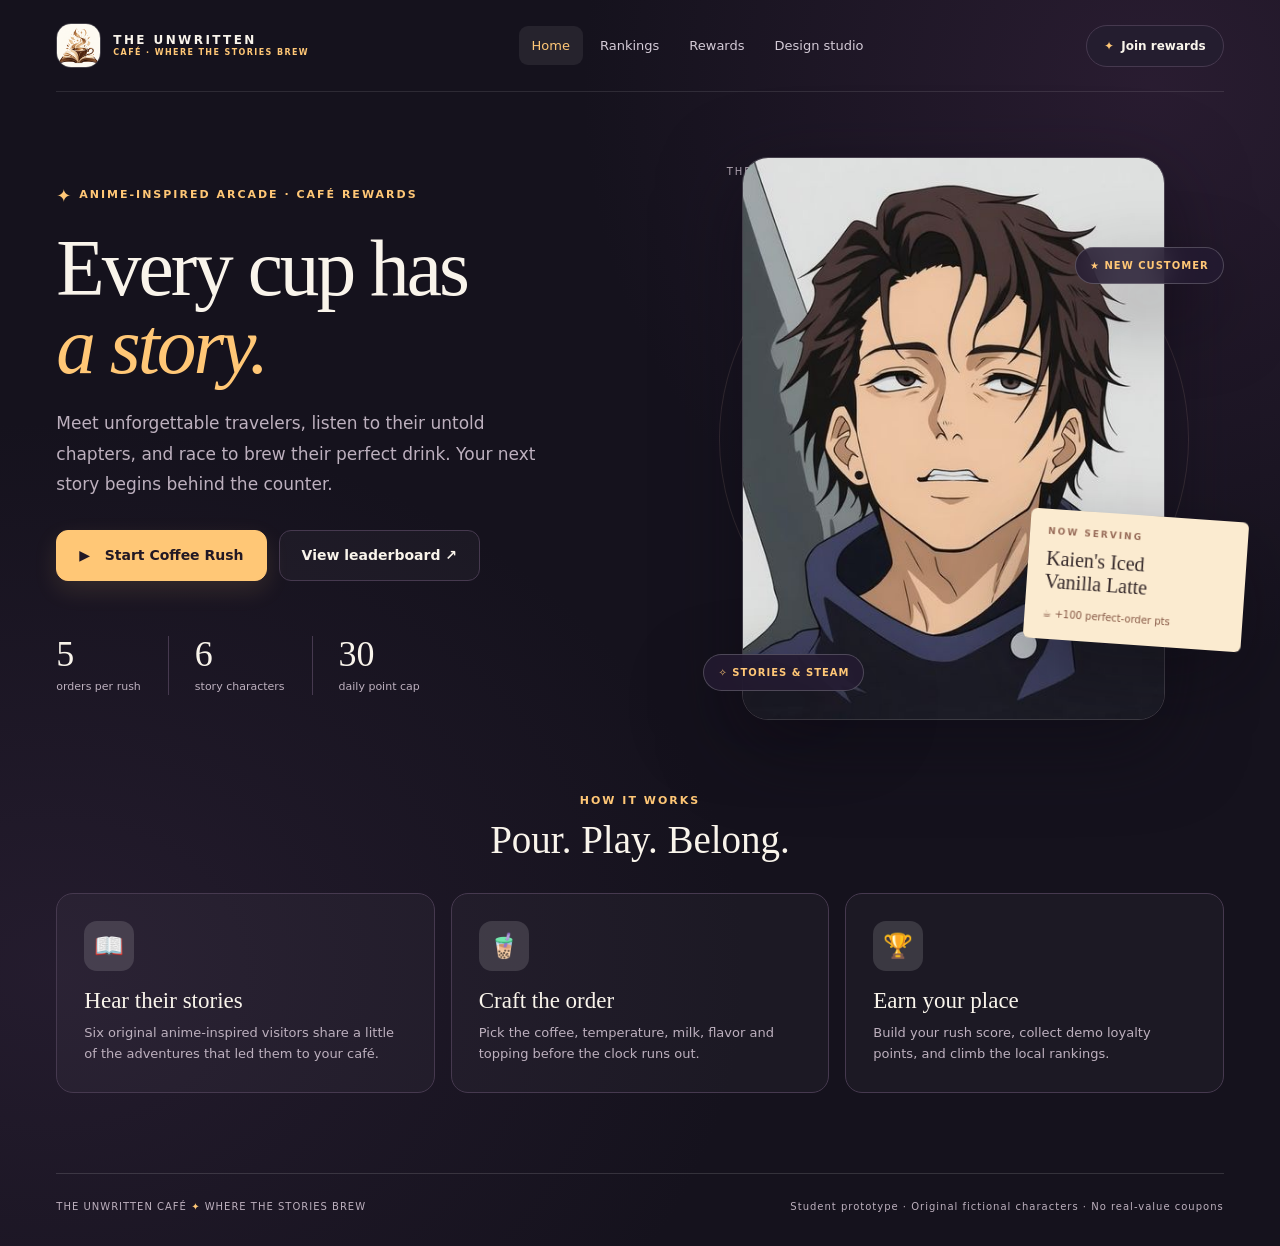
==== commit 03c52c0d: "Renamed files" ====
--- a/index.html
+++ b/index.html
@@ -8,7 +8,7 @@
   <title>Coffee Rush: Anime Edition · The Unwritten Café</title>
   <style>
 :root{--bg:#15121d;--bg2:#221b2c;--surface:#241d2f;--surface2:#2e2437;--line:#46394f;--text:#f9f4eb;--muted:#bdb0be;--accent:#ffc776;--accent2:#e08ac2;--accent-rgb:255,199,118;--good:#9ee7c4;--bad:#ffa7a0;--shadow:0 30px 80px #0a07115c;--serif:Georgia,'Times New Roman',serif}
-*{box-sizing:border-box}html{scroll-behavior:smooth}body{margin:0;min-height:100vh;background:radial-gradient(ellipse at 90% 7%,#43294a70,transparent 35%),radial-gradient(ellipse at 4% 78%,#33253e80,transparent 40%),var(--bg);color:var(--text);font:15px/1.5 Inter,ui-sans-serif,system-ui,-apple-system,BlinkMacSystemFont,'Segoe UI',sans-serif}body[data-theme=mint]{--accent:#a8f2d8;--accent2:#a4dbe6;--accent-rgb:168,242,216;--bg:#10211f;--bg2:#1b312e;--surface:#1a302e;--surface2:#27403c;--line:#3d5d56;--muted:#b4d0c7}body[data-theme=amber]{--accent:#ffd28a;--accent2:#f5ad89;--accent-rgb:255,210,138;--bg:#241916;--bg2:#38251f;--surface:#38271f;--surface2:#473328;--line:#654937;--muted:#d2bbab}button,input,textarea,select{font:inherit}button{cursor:pointer}button:disabled{cursor:not-allowed;opacity:.48}button:focus-visible,input:focus-visible,select:focus-visible,textarea:focus-visible{outline:3px solid var(--accent);outline-offset:3px}a{color:var(--accent)}.site-shell{max-width:1380px;margin:auto;padding:0 clamp(18px,4.4vw,70px)}.topbar{height:92px;display:flex;align-items:center;justify-content:space-between;border-bottom:1px solid #ffffff1a;gap:20px}.brand{border:0;background:none;color:var(--text);display:flex;align-items:center;gap:12px;text-align:left;padding:4px 0;flex-shrink:0}.brand-icon{width:45px;height:45px;display:grid;place-items:center;font-size:23px;background:#fff2;border:1px solid #fff3;border-radius:15px}.brand-copy{display:flex;flex-direction:column;gap:0;letter-spacing:2.4px;line-height:1.3}.brand-copy b{font-size:12px;font-weight:900}.brand-copy small{font-size:8px;color:var(--accent);font-weight:700;letter-spacing:1.4px}.primary-nav{display:flex;gap:4px;align-items:center}.nav-btn{border:0;background:transparent;color:#d4cbd7;font-size:13px;padding:10px 13px;border-radius:9px;white-space:nowrap}.nav-btn.active,.nav-btn:hover{background:#ffffff12;color:var(--accent)}.member-chip{border:1px solid var(--line);color:var(--text);background:var(--surface);font-weight:700;border-radius:100px;padding:11px 17px;white-space:nowrap;font-size:12px}.member-chip:hover{border-color:var(--accent)}.member-dot{color:var(--accent);margin-right:3px}.screen{display:none;animation:appear .28s ease}.screen.active{display:block}@keyframes appear{from{opacity:.25;transform:translateY(8px)}to{opacity:1;transform:translateY(0)}}.hero{display:grid;grid-template-columns:1.05fr .95fr;min-height:640px;align-items:center;gap:30px;padding:65px 0 52px}.hero-copy{position:relative;z-index:2}.eyebrow{color:var(--accent);font-weight:800;font-size:11px;letter-spacing:2px}.sparkle{font-size:18px;vertical-align:middle}.hero h1{font:normal clamp(55px,6.2vw,91px)/.99 var(--serif);letter-spacing:-3px;margin:20px 0 22px}.hero h1 em{color:var(--accent);font-weight:normal}.hero p{max-width:480px;color:var(--muted);font-size:17px;line-height:1.8}.hero-actions{display:flex;flex-wrap:wrap;gap:12px;margin-top:30px}.btn{border-radius:12px;font-weight:850;padding:14px 22px;border:1px solid transparent;display:inline-flex;align-items:center;justify-content:center;transition:.18s;gap:8px;font-size:14px}.btn-primary{background:var(--accent);color:#221824;border-color:var(--accent);box-shadow:0 9px 23px rgba(var(--accent-rgb),.12)}.btn-primary:hover:not(:disabled){filter:brightness(1.07);transform:translateY(-1px)}.btn-ghost{background:#ffffff08;border-color:var(--line);color:var(--text)}.btn-ghost:hover{background:#ffffff14;border-color:var(--accent)}.btn-small{padding:10px 14px;font-size:12px}.hero-stats{display:flex;margin-top:55px;gap:26px}.hero-stats div{display:flex;flex-direction:column;padding-right:27px;border-right:1px solid var(--line)}.hero-stats div:last-child{border:0}.hero-stats strong{font:normal 36px/1 var(--serif);color:var(--text)}.hero-stats span{color:var(--muted);font-size:11px;margin-top:7px}.hero-visual{position:relative;min-height:530px;display:flex;align-items:center;justify-content:center}.glow-orb{position:absolute;width:420px;height:420px;background:radial-gradient(circle,#ffa6c349,#9a5a9840 52%,transparent 68%);border-radius:50%;filter:blur(10px)}.orbit{position:absolute;border:1px solid #eac1ab25;border-radius:50%;width:470px;height:470px;transform:rotate(-30deg)}.orbit-two{width:365px;height:365px;border-style:dashed;transform:rotate(27deg)}.preview-headline{position:absolute;top:7px;left:8%;font-size:10px;letter-spacing:2px;color:var(--muted);display:flex;gap:25px}.preview-headline span{color:var(--accent)}.hero-portrait{z-index:1;width:clamp(290px,33vw,440px);max-width:95%;filter:drop-shadow(0 23px 40px #0b091385)}.hero-portrait img{display:block;width:100%;aspect-ratio:3/4;object-fit:cover;object-position:50% 15%;border-radius:26px;border:1px solid #ffffff30;animation:floaty 6s ease-in-out infinite}.floating-tag,.floating-ticket{position:absolute;z-index:2;box-shadow:var(--shadow);backdrop-filter:blur(15px)}.floating-tag{background:#241b31d9;border:1px solid #fff3;border-radius:30px;padding:10px 14px;letter-spacing:1px;font-weight:800;font-size:10px;color:var(--accent)}.tag-top{top:90px;right:0}.tag-bottom{bottom:29px;left:20px}.floating-ticket{right:-4%;bottom:75px;background:#fbebd0;color:#35292a;transform:rotate(4deg);border-radius:6px;padding:16px 18px;width:218px}.floating-ticket small{display:block;font-size:9px;letter-spacing:2px;font-weight:900;color:#986c59}.floating-ticket strong{display:block;font:normal 20px/1.15 var(--serif);margin:8px 0}.floating-ticket span{font-size:10px;color:#865845}.section-intro{text-align:center;padding:16px 0 25px}.section-intro h2{font:normal 39px var(--serif);margin:6px}.feature-grid{display:grid;grid-template-columns:repeat(3,1fr);gap:16px;margin-bottom:80px}.feature{background:#ffffff08;border:1px solid var(--line);padding:27px;border-radius:17px}.feature-icon{display:grid;place-items:center;border-radius:13px;width:50px;height:50px;background:#fff2;font-size:24px}.feature h3{margin:17px 0 8px;font:normal 23px var(--serif)}.feature p{color:var(--muted);font-size:13px;margin:0;line-height:1.65}.footer{display:flex;justify-content:space-between;border-top:1px solid #fff2;padding:25px 0 32px;color:var(--muted);font-size:10px;letter-spacing:1px;gap:15px}.gold{color:var(--accent)}.section-top{padding:58px 0 27px;display:flex;justify-content:space-between;align-items:end;gap:25px}.section-top h2{font:normal clamp(33px,4vw,53px) var(--serif);letter-spacing:-1px;margin:7px 0}.section-top p{max-width:580px;margin:9px 0;color:var(--muted)}.soft-pill{background:#fff1;color:var(--accent);font-size:12px;font-weight:800;border:1px solid var(--line);padding:12px 17px;border-radius:50px;white-space:nowrap}.panel{background:linear-gradient(140deg,var(--surface),var(--bg2));border:1px solid var(--line);border-radius:19px;padding:25px}.panel h3{font:normal 25px var(--serif);margin:0 0 18px}.panel-top{display:flex;align-items:center;justify-content:space-between;gap:12px;margin-bottom:18px}.segmented{display:inline-flex;background:#0a08113a;padding:4px;border-radius:12px;gap:3px}.seg{background:none;color:var(--muted);border:0;padding:10px 19px;border-radius:9px;font-size:12px;font-weight:800}.seg.active{background:var(--accent);color:#28202a}.tiny-note{color:var(--muted);font-size:12px}.leader-row{display:grid;grid-template-columns:60px 1fr 140px;gap:12px;align-items:center;border-bottom:1px solid #fff1;padding:17px 12px;border-radius:10px}.leader-row:last-child{border-bottom:0}.leader-row.me{background:rgba(var(--accent-rgb),.12);border:1px solid rgba(var(--accent-rgb),.4);margin-top:4px}.rank-medal{font-size:23px;text-align:center}.player-name{font-weight:800}.player-meta{display:block;font-size:10px;color:var(--muted);font-weight:500}.leader-score{text-align:right;font-size:19px;font-weight:800;font-variant-numeric:tabular-nums}.leader-score small{font-size:10px;font-weight:500;color:var(--muted);display:block}.demo-note{font-size:11px;color:var(--muted);line-height:1.6;padding-top:16px}.panel-bottom-action{display:flex;justify-content:center;margin:25px 0 70px}.points-balance{display:flex;flex-direction:column;min-width:155px;text-align:center;border-radius:16px;background:rgba(var(--accent-rgb),.11);border:1px solid rgba(var(--accent-rgb),.36);padding:14px 25px}.points-balance small{font-size:10px;letter-spacing:1px;color:var(--muted);font-weight:800}.points-balance strong{font:normal 42px var(--serif);color:var(--accent)}.points-balance span{font-size:11px;color:var(--muted)}.reward-rules{display:grid;grid-template-columns:repeat(4,1fr);gap:12px;margin-bottom:25px}.reward-rules div{background:#fff1;padding:16px;border:1px solid var(--line);border-radius:12px;display:flex;flex-direction:column}.reward-rules b{color:var(--accent);font:normal 30px var(--serif)}.reward-rules span{font-size:12px;color:var(--muted)}.reward-grid{display:grid;grid-template-columns:repeat(4,1fr);gap:14px}.reward-card{border:1px solid var(--line);border-radius:16px;padding:23px;background:var(--surface);display:flex;flex-direction:column;min-height:238px}.reward-emoji{font-size:31px;margin-bottom:15px}.reward-card h3{font:normal 22px var(--serif);margin:0 0 8px}.reward-card p{font-size:12px;color:var(--muted);flex:1}.reward-card .cost{font-size:13px;color:var(--accent);font-weight:900;display:block;margin-bottom:12px}.reward-card .btn{width:100%}.two-column-below{display:grid;grid-template-columns:1fr 1fr;gap:16px;margin:25px 0 15px}.badge-list{display:flex;gap:10px;flex-wrap:wrap}.badge{background:#ffffff10;border:1px solid var(--line);border-radius:100px;padding:9px 14px;font-size:12px}.badge.locked{color:#827787;filter:grayscale(1)}.redemption-list{max-height:175px;overflow:auto}.redeem-item{border-bottom:1px solid var(--line);padding:8px 0;font-size:12px}.redeem-item small{display:block;color:var(--accent)}.muted{color:var(--muted)}.studio-grid{display:grid;grid-template-columns:1fr 1fr;gap:18px}.studio-panel{padding:26px}.studio-panel h3{font:normal 26px var(--serif);margin:12px 0 8px}.studio-panel p{color:var(--muted);font-size:13px}.studio-num{color:var(--accent);font-size:10px;letter-spacing:2px;font-weight:900}.studio-wide{grid-column:1/-1}.theme-options{display:flex;flex-wrap:wrap;gap:8px;margin-top:21px}.theme-swatch{background:#ffffff0d;color:var(--text);border:1px solid var(--line);padding:12px 14px;border-radius:10px;font-size:12px;font-weight:800}.theme-swatch.active{border-color:var(--accent);background:rgba(var(--accent-rgb),.12)}.swatch-dot{width:13px;height:13px;display:inline-block;vertical-align:middle;border-radius:50%;margin-right:6px}.plum-dot{background:#d991cb}.mint-dot{background:#a8f2d8}.amber-dot{background:#ffd28a}label{font-size:12px;display:block;font-weight:800;margin:12px 0 8px}select,input,textarea{width:100%;padding:13px;border-radius:9px;background:#100e18a8;color:var(--text);border:1px solid var(--line);resize:vertical}option{background:#251b2a}.form-hint{font-size:11px;color:var(--muted);display:block;margin-top:8px}.story-editor{display:grid;grid-template-columns:250px 1fr;gap:16px}.studio-actions{display:flex;gap:10px;align-items:center;margin-top:15px;flex-wrap:wrap}.studio-footer{display:flex;justify-content:space-between;align-items:center;gap:25px;margin:25px 0 70px}.studio-footer p{font-size:12px;color:var(--muted);max-width:600px}.game-header{display:flex;justify-content:space-between;gap:15px;align-items:center;padding:34px 0 17px}.game-header h2{font:normal 37px var(--serif);margin:4px 0}.game-header-right{display:flex;align-items:center;gap:24px}.metric{display:flex;flex-direction:column}.metric small{color:var(--muted);font-size:9px;font-weight:800;letter-spacing:1.5px}.metric strong{font-size:24px;font-variant-numeric:tabular-nums}.icon-button{border:1px solid var(--line);background:#ffffff0c;color:var(--text);border-radius:10px;width:40px;height:40px}.stage-track{display:grid;grid-template-columns:repeat(5,1fr);gap:7px;margin-bottom:22px}.stage-dot{height:6px;background:var(--line);border-radius:10px}.stage-dot.done{background:var(--good)}.stage-dot.current{background:var(--accent)}.game-stage{min-height:490px}.story-layout{display:grid;grid-template-columns:.85fr 1.15fr;gap:25px;align-items:stretch;margin-bottom:60px}.character-display{min-height:440px;overflow:hidden;position:relative;display:flex;align-items:flex-end;justify-content:center;background:radial-gradient(circle at 45% 43%,rgba(var(--accent-rgb),.15),transparent 58%),var(--surface);border:1px solid var(--line);border-radius:20px}.character-display img{position:absolute;inset:0;width:100%;height:100%;object-fit:cover;object-position:50% 14%;transform-origin:50% 0;animation:slideIn .6s cubic-bezier(.2,.8,.2,1) both,breathe 5s ease-in-out .6s infinite}.character-display::after{content:"";position:absolute;inset:0;pointer-events:none;background:linear-gradient(180deg,transparent 55%,#150f1dcc)}.character-display .portrait-caption{z-index:2}.character-display .portrait-caption{position:absolute;bottom:0;background:linear-gradient(transparent,#13101df0);padding:45px 15px 17px;left:0;right:0;text-align:center;color:var(--text);font:normal 26px var(--serif)}.story-box{padding:52px 45px;display:flex;flex-direction:column;justify-content:center;border:1px solid var(--line);border-radius:20px;background:linear-gradient(140deg,var(--surface),var(--bg2))}.chapter-kicker{color:var(--accent);font-size:11px;font-weight:900;letter-spacing:2px}.story-box h3{font:normal 44px var(--serif);margin:12px 0 5px}.story-box .alias{font-size:13px;color:var(--muted)}.speech{font:italic 21px/1.6 var(--serif);margin:35px 0;color:#fff6eb;min-height:116px}.story-box .btn{align-self:flex-start}.tip{font-size:11px;color:var(--muted);margin:15px 0}.brew-layout{display:grid;grid-template-columns:320px 1fr;gap:21px;align-items:start;margin-bottom:60px}.order-sidebar{position:sticky;top:20px}.order-ticket{background:#fbedd7;color:#382827;padding:23px;border-radius:13px;box-shadow:0 15px 0 #f4d8af10,0 26px 50px #0004}.order-ticket .ticket-top{text-align:center;letter-spacing:2px;font-size:10px;font-weight:900;border-bottom:2px dashed #b89b7c;padding-bottom:12px}.order-ticket h3{font:normal 30px/1.1 var(--serif);margin:15px 0 8px;text-align:center}.order-ticket .visitor{color:#926d55;text-align:center;font-size:11px;margin-bottom:22px}.ticket-ingredients{display:flex;flex-direction:column;gap:8px;padding:16px 0;border-top:1px dashed #c4aa88}.ticket-line{display:flex;align-items:start;justify-content:space-between;gap:10px;font-size:12px}.ticket-line b{font-size:12px;text-align:right}.ticket-bottom{text-align:center;border-top:1px dashed #c4aa88;margin-top:7px;padding-top:11px;font-size:10px;letter-spacing:1px}.character-mini{margin-top:15px;border:1px solid var(--line);border-radius:12px;background:var(--surface);display:flex;align-items:center;padding:9px;gap:12px}.character-mini .mini-art{width:60px;height:66px;overflow:hidden;flex:0 0 60px}.character-mini img{width:100%;height:100%;object-fit:cover;object-position:50% 15%;border-radius:50%;animation:bob 2.4s ease-in-out infinite}.character-mini strong{font-size:13px}.character-mini small{display:block;color:var(--muted);font-size:11px}.brew-main{background:linear-gradient(145deg,var(--surface),var(--bg2));border:1px solid var(--line);border-radius:18px;padding:22px 25px}.timer-line{display:flex;align-items:center;justify-content:space-between;gap:15px;margin-bottom:7px}.timer-line strong{color:var(--accent);font-size:23px;font-variant-numeric:tabular-nums}.timer-line strong.urgent{color:var(--bad)}.timer-line span{font-size:12px;font-weight:800}.timer-track{height:8px;background:#fff2;border-radius:10px;overflow:hidden}.timer-fill{height:100%;background:var(--accent);border-radius:10px;transition:width .12s linear}.timer-fill.urgent{background:var(--bad)}.brew-intro{display:flex;justify-content:space-between;align-items:center;gap:10px;margin:21px 0 17px}.brew-intro h3{font:normal 28px var(--serif);margin:0}.brew-intro span{font-size:12px;color:var(--muted)}.ingredient-group{margin:0 0 16px}.ingredient-group h4{font-size:11px;color:var(--accent);font-weight:900;letter-spacing:1.3px;text-transform:uppercase;margin:0 0 8px}.option-row{display:flex;gap:7px;flex-wrap:wrap}.ingredient-option{border:1px solid var(--line);background:#fff1;color:var(--text);font-size:12px;padding:9px 12px;border-radius:9px;transition:.15s}.ingredient-option:hover{border-color:var(--accent)}.ingredient-option.selected{background:var(--accent);border-color:var(--accent);color:#241b25;font-weight:900}.brew-controls{display:flex;justify-content:space-between;align-items:center;gap:20px;border-top:1px solid var(--line);margin-top:13px;padding-top:21px;flex-wrap:wrap}.tray-status{font-size:12px;color:var(--muted)}.brew-controls .btn{min-width:150px}.feedback-layout{display:grid;grid-template-columns:1fr 1fr;gap:20px;margin-bottom:60px}.feedback-hero,.feedback-details{background:var(--surface);border:1px solid var(--line);border-radius:18px;padding:45px 32px}.feedback-symbol{font-size:50px}.feedback-hero h3{font:normal 39px var(--serif);margin:7px 0}.feedback-hero p{color:var(--muted)}.feedback-plus{font:normal 52px var(--serif);color:var(--accent);margin:15px 0}.feedback-details h4{margin:0 0 20px;font:normal 25px var(--serif)}.feedback-item{display:flex;justify-content:space-between;border-bottom:1px solid var(--line);padding:10px 0;gap:12px;font-size:13px}.feedback-item span:first-child{color:var(--muted)}.correct-mark{color:var(--good);font-weight:800}.wrong-mark{color:var(--bad);font-weight:800}.feedback-quote{font:italic 17px/1.5 var(--serif);margin:22px 0 19px;color:#f3d4b7}.results-wrap{max-width:820px;margin:55px auto 75px;text-align:center}.results-icon{font-size:55px}.results-wrap h2{font:normal 55px var(--serif);margin:13px 0}.results-wrap>p{color:var(--muted)}.result-grid{display:grid;grid-template-columns:repeat(3,1fr);gap:13px;margin:30px 0}.result-stat{border:1px solid var(--line);background:var(--surface);padding:21px;border-radius:13px}.result-stat small{display:block;color:var(--muted);font-size:11px;text-transform:uppercase;letter-spacing:1px}.result-stat strong{font:normal 37px var(--serif);color:var(--accent)}.result-info{border:1px solid var(--line);background:#ffffff08;border-radius:14px;padding:24px;text-align:left}.result-info h3{margin:0 0 15px;font:normal 23px var(--serif)}.result-points{display:flex;align-items:center;justify-content:space-between;margin-bottom:6px;font-size:13px}.result-points b{color:var(--accent)}.result-actions{display:flex;gap:10px;justify-content:center;margin-top:28px;flex-wrap:wrap}.modal-backdrop{position:fixed;inset:0;background:#06030acb;z-index:10;display:flex;justify-content:center;align-items:center;padding:18px;backdrop-filter:blur(9px)}.hidden{display:none!important}.modal-card{position:relative;max-width:460px;width:100%;background:var(--surface);border:1px solid var(--line);border-radius:20px;padding:34px;box-shadow:var(--shadow)}.modal-card h2{font:normal 37px var(--serif);margin:13px 0}.modal-card p{color:var(--muted);font-size:13px;line-height:1.7}.modal-card input{margin-bottom:8px}.modal-close{position:absolute;top:17px;right:20px;background:none;border:0;color:var(--muted)}.form-error{color:var(--bad)!important;min-height:19px}.fill{width:100%}.toast{position:fixed;z-index:30;bottom:22px;right:22px;max-width:370px;padding:15px 21px;background:#fbebd3;color:#392a27;border-radius:12px;box-shadow:var(--shadow);font-size:13px;font-weight:800}
+*{box-sizing:border-box}html{scroll-behavior:smooth}body{margin:0;min-height:100vh;background:radial-gradient(ellipse at 90% 7%,#43294a70,transparent 35%),radial-gradient(ellipse at 4% 78%,#33253e80,transparent 40%),var(--bg);color:var(--text);font:15px/1.5 Inter,ui-sans-serif,system-ui,-apple-system,BlinkMacSystemFont,'Segoe UI',sans-serif}body[data-theme=mint]{--accent:#a8f2d8;--accent2:#a4dbe6;--accent-rgb:168,242,216;--bg:#10211f;--bg2:#1b312e;--surface:#1a302e;--surface2:#27403c;--line:#3d5d56;--muted:#b4d0c7}body[data-theme=amber]{--accent:#ffd28a;--accent2:#f5ad89;--accent-rgb:255,210,138;--bg:#241916;--bg2:#38251f;--surface:#38271f;--surface2:#473328;--line:#654937;--muted:#d2bbab}button,input,textarea,select{font:inherit}button{cursor:pointer}button:disabled{cursor:not-allowed;opacity:.48}button:focus-visible,input:focus-visible,select:focus-visible,textarea:focus-visible{outline:3px solid var(--accent);outline-offset:3px}a{color:var(--accent)}.site-shell{max-width:1380px;margin:auto;padding:0 clamp(18px,4.4vw,70px)}.topbar{height:92px;display:flex;align-items:center;justify-content:space-between;border-bottom:1px solid #ffffff1a;gap:20px}.brand{border:0;background:none;color:var(--text);display:flex;align-items:center;gap:12px;text-align:left;padding:4px 0;flex-shrink:0}.brand-icon{width:45px;height:45px;display:block;flex-shrink:0;object-fit:cover;border:1px solid #fff3;border-radius:15px}.brand-copy{display:flex;flex-direction:column;gap:0;letter-spacing:2.4px;line-height:1.3}.brand-copy b{font-size:12px;font-weight:900}.brand-copy small{font-size:8px;color:var(--accent);font-weight:700;letter-spacing:1.4px}.primary-nav{display:flex;gap:4px;align-items:center}.nav-btn{border:0;background:transparent;color:#d4cbd7;font-size:13px;padding:10px 13px;border-radius:9px;white-space:nowrap}.nav-btn.active,.nav-btn:hover{background:#ffffff12;color:var(--accent)}.member-chip{border:1px solid var(--line);color:var(--text);background:var(--surface);font-weight:700;border-radius:100px;padding:11px 17px;white-space:nowrap;font-size:12px}.member-chip:hover{border-color:var(--accent)}.member-dot{color:var(--accent);margin-right:3px}.screen{display:none;animation:appear .28s ease}.screen.active{display:block}@keyframes appear{from{opacity:.25;transform:translateY(8px)}to{opacity:1;transform:translateY(0)}}.hero{display:grid;grid-template-columns:1.05fr .95fr;min-height:640px;align-items:center;gap:30px;padding:65px 0 52px}.hero-copy{position:relative;z-index:2}.eyebrow{color:var(--accent);font-weight:800;font-size:11px;letter-spacing:2px}.sparkle{font-size:18px;vertical-align:middle}.hero h1{font:normal clamp(55px,6.2vw,91px)/.99 var(--serif);letter-spacing:-3px;margin:20px 0 22px}.hero h1 em{color:var(--accent);font-weight:normal}.hero p{max-width:480px;color:var(--muted);font-size:17px;line-height:1.8}.hero-actions{display:flex;flex-wrap:wrap;gap:12px;margin-top:30px}.btn{border-radius:12px;font-weight:850;padding:14px 22px;border:1px solid transparent;display:inline-flex;align-items:center;justify-content:center;transition:.18s;gap:8px;font-size:14px}.btn-primary{background:var(--accent);color:#221824;border-color:var(--accent);box-shadow:0 9px 23px rgba(var(--accent-rgb),.12)}.btn-primary:hover:not(:disabled){filter:brightness(1.07);transform:translateY(-1px)}.btn-ghost{background:#ffffff08;border-color:var(--line);color:var(--text)}.btn-ghost:hover{background:#ffffff14;border-color:var(--accent)}.btn-small{padding:10px 14px;font-size:12px}.hero-stats{display:flex;margin-top:55px;gap:26px}.hero-stats div{display:flex;flex-direction:column;padding-right:27px;border-right:1px solid var(--line)}.hero-stats div:last-child{border:0}.hero-stats strong{font:normal 36px/1 var(--serif);color:var(--text)}.hero-stats span{color:var(--muted);font-size:11px;margin-top:7px}.hero-visual{position:relative;min-height:530px;display:flex;align-items:center;justify-content:center}.glow-orb{position:absolute;width:420px;height:420px;background:radial-gradient(circle,#ffa6c349,#9a5a9840 52%,transparent 68%);border-radius:50%;filter:blur(10px)}.orbit{position:absolute;border:1px solid #eac1ab25;border-radius:50%;width:470px;height:470px;transform:rotate(-30deg)}.orbit-two{width:365px;height:365px;border-style:dashed;transform:rotate(27deg)}.preview-headline{position:absolute;top:7px;left:8%;font-size:10px;letter-spacing:2px;color:var(--muted);display:flex;gap:25px}.preview-headline span{color:var(--accent)}.hero-portrait{z-index:1;width:clamp(290px,33vw,440px);max-width:95%;filter:drop-shadow(0 23px 40px #0b091385)}.hero-portrait img{display:block;width:100%;aspect-ratio:3/4;object-fit:cover;object-position:50% 15%;border-radius:26px;border:1px solid #ffffff30;animation:floaty 6s ease-in-out infinite}.floating-tag,.floating-ticket{position:absolute;z-index:2;box-shadow:var(--shadow);backdrop-filter:blur(15px)}.floating-tag{background:#241b31d9;border:1px solid #fff3;border-radius:30px;padding:10px 14px;letter-spacing:1px;font-weight:800;font-size:10px;color:var(--accent)}.tag-top{top:90px;right:0}.tag-bottom{bottom:29px;left:20px}.floating-ticket{right:-4%;bottom:75px;background:#fbebd0;color:#35292a;transform:rotate(4deg);border-radius:6px;padding:16px 18px;width:218px}.floating-ticket small{display:block;font-size:9px;letter-spacing:2px;font-weight:900;color:#986c59}.floating-ticket strong{display:block;font:normal 20px/1.15 var(--serif);margin:8px 0}.floating-ticket span{font-size:10px;color:#865845}.section-intro{text-align:center;padding:16px 0 25px}.section-intro h2{font:normal 39px var(--serif);margin:6px}.feature-grid{display:grid;grid-template-columns:repeat(3,1fr);gap:16px;margin-bottom:80px}.feature{background:#ffffff08;border:1px solid var(--line);padding:27px;border-radius:17px}.feature-icon{display:grid;place-items:center;border-radius:13px;width:50px;height:50px;background:#fff2;font-size:24px}.feature h3{margin:17px 0 8px;font:normal 23px var(--serif)}.feature p{color:var(--muted);font-size:13px;margin:0;line-height:1.65}.footer{display:flex;justify-content:space-between;border-top:1px solid #fff2;padding:25px 0 32px;color:var(--muted);font-size:10px;letter-spacing:1px;gap:15px}.gold{color:var(--accent)}.section-top{padding:58px 0 27px;display:flex;justify-content:space-between;align-items:end;gap:25px}.section-top h2{font:normal clamp(33px,4vw,53px) var(--serif);letter-spacing:-1px;margin:7px 0}.section-top p{max-width:580px;margin:9px 0;color:var(--muted)}.soft-pill{background:#fff1;color:var(--accent);font-size:12px;font-weight:800;border:1px solid var(--line);padding:12px 17px;border-radius:50px;white-space:nowrap}.panel{background:linear-gradient(140deg,var(--surface),var(--bg2));border:1px solid var(--line);border-radius:19px;padding:25px}.panel h3{font:normal 25px var(--serif);margin:0 0 18px}.panel-top{display:flex;align-items:center;justify-content:space-between;gap:12px;margin-bottom:18px}.segmented{display:inline-flex;background:#0a08113a;padding:4px;border-radius:12px;gap:3px}.seg{background:none;color:var(--muted);border:0;padding:10px 19px;border-radius:9px;font-size:12px;font-weight:800}.seg.active{background:var(--accent);color:#28202a}.tiny-note{color:var(--muted);font-size:12px}.leader-row{display:grid;grid-template-columns:60px 1fr 140px;gap:12px;align-items:center;border-bottom:1px solid #fff1;padding:17px 12px;border-radius:10px}.leader-row:last-child{border-bottom:0}.leader-row.me{background:rgba(var(--accent-rgb),.12);border:1px solid rgba(var(--accent-rgb),.4);margin-top:4px}.rank-medal{font-size:23px;text-align:center}.player-name{font-weight:800}.player-meta{display:block;font-size:10px;color:var(--muted);font-weight:500}.leader-score{text-align:right;font-size:19px;font-weight:800;font-variant-numeric:tabular-nums}.leader-score small{font-size:10px;font-weight:500;color:var(--muted);display:block}.demo-note{font-size:11px;color:var(--muted);line-height:1.6;padding-top:16px}.panel-bottom-action{display:flex;justify-content:center;margin:25px 0 70px}.points-balance{display:flex;flex-direction:column;min-width:155px;text-align:center;border-radius:16px;background:rgba(var(--accent-rgb),.11);border:1px solid rgba(var(--accent-rgb),.36);padding:14px 25px}.points-balance small{font-size:10px;letter-spacing:1px;color:var(--muted);font-weight:800}.points-balance strong{font:normal 42px var(--serif);color:var(--accent)}.points-balance span{font-size:11px;color:var(--muted)}.reward-rules{display:grid;grid-template-columns:repeat(4,1fr);gap:12px;margin-bottom:25px}.reward-rules div{background:#fff1;padding:16px;border:1px solid var(--line);border-radius:12px;display:flex;flex-direction:column}.reward-rules b{color:var(--accent);font:normal 30px var(--serif)}.reward-rules span{font-size:12px;color:var(--muted)}.reward-grid{display:grid;grid-template-columns:repeat(4,1fr);gap:14px}.reward-card{border:1px solid var(--line);border-radius:16px;padding:23px;background:var(--surface);display:flex;flex-direction:column;min-height:238px}.reward-emoji{font-size:31px;margin-bottom:15px}.reward-card h3{font:normal 22px var(--serif);margin:0 0 8px}.reward-card p{font-size:12px;color:var(--muted);flex:1}.reward-card .cost{font-size:13px;color:var(--accent);font-weight:900;display:block;margin-bottom:12px}.reward-card .btn{width:100%}.two-column-below{display:grid;grid-template-columns:1fr 1fr;gap:16px;margin:25px 0 15px}.badge-list{display:flex;gap:10px;flex-wrap:wrap}.badge{background:#ffffff10;border:1px solid var(--line);border-radius:100px;padding:9px 14px;font-size:12px}.badge.locked{color:#827787;filter:grayscale(1)}.redemption-list{max-height:175px;overflow:auto}.redeem-item{border-bottom:1px solid var(--line);padding:8px 0;font-size:12px}.redeem-item small{display:block;color:var(--accent)}.muted{color:var(--muted)}.studio-grid{display:grid;grid-template-columns:1fr 1fr;gap:18px}.studio-panel{padding:26px}.studio-panel h3{font:normal 26px var(--serif);margin:12px 0 8px}.studio-panel p{color:var(--muted);font-size:13px}.studio-num{color:var(--accent);font-size:10px;letter-spacing:2px;font-weight:900}.studio-wide{grid-column:1/-1}.theme-options{display:flex;flex-wrap:wrap;gap:8px;margin-top:21px}.theme-swatch{background:#ffffff0d;color:var(--text);border:1px solid var(--line);padding:12px 14px;border-radius:10px;font-size:12px;font-weight:800}.theme-swatch.active{border-color:var(--accent);background:rgba(var(--accent-rgb),.12)}.swatch-dot{width:13px;height:13px;display:inline-block;vertical-align:middle;border-radius:50%;margin-right:6px}.plum-dot{background:#d991cb}.mint-dot{background:#a8f2d8}.amber-dot{background:#ffd28a}label{font-size:12px;display:block;font-weight:800;margin:12px 0 8px}select,input,textarea{width:100%;padding:13px;border-radius:9px;background:#100e18a8;color:var(--text);border:1px solid var(--line);resize:vertical}option{background:#251b2a}.form-hint{font-size:11px;color:var(--muted);display:block;margin-top:8px}.story-editor{display:grid;grid-template-columns:250px 1fr;gap:16px}.studio-actions{display:flex;gap:10px;align-items:center;margin-top:15px;flex-wrap:wrap}.studio-footer{display:flex;justify-content:space-between;align-items:center;gap:25px;margin:25px 0 70px}.studio-footer p{font-size:12px;color:var(--muted);max-width:600px}.game-header{display:flex;justify-content:space-between;gap:15px;align-items:center;padding:34px 0 17px}.game-header h2{font:normal 37px var(--serif);margin:4px 0}.game-header-right{display:flex;align-items:center;gap:24px}.metric{display:flex;flex-direction:column}.metric small{color:var(--muted);font-size:9px;font-weight:800;letter-spacing:1.5px}.metric strong{font-size:24px;font-variant-numeric:tabular-nums}.icon-button{border:1px solid var(--line);background:#ffffff0c;color:var(--text);border-radius:10px;width:40px;height:40px}.stage-track{display:grid;grid-template-columns:repeat(5,1fr);gap:7px;margin-bottom:22px}.stage-dot{height:6px;background:var(--line);border-radius:10px}.stage-dot.done{background:var(--good)}.stage-dot.current{background:var(--accent)}.game-stage{min-height:490px}.story-layout{display:grid;grid-template-columns:.85fr 1.15fr;gap:25px;align-items:stretch;margin-bottom:60px}.character-display{min-height:440px;overflow:hidden;position:relative;display:flex;align-items:flex-end;justify-content:center;background:radial-gradient(circle at 45% 43%,rgba(var(--accent-rgb),.15),transparent 58%),var(--surface);border:1px solid var(--line);border-radius:20px}.character-display img{position:absolute;inset:0;width:100%;height:100%;object-fit:cover;object-position:50% 14%;transform-origin:50% 0;animation:slideIn .6s cubic-bezier(.2,.8,.2,1) both,breathe 5s ease-in-out .6s infinite}.character-display::after{content:"";position:absolute;inset:0;pointer-events:none;background:linear-gradient(180deg,transparent 55%,#150f1dcc)}.character-display .portrait-caption{z-index:2}.character-display .portrait-caption{position:absolute;bottom:0;background:linear-gradient(transparent,#13101df0);padding:45px 15px 17px;left:0;right:0;text-align:center;color:var(--text);font:normal 26px var(--serif)}.story-box{padding:52px 45px;display:flex;flex-direction:column;justify-content:center;border:1px solid var(--line);border-radius:20px;background:linear-gradient(140deg,var(--surface),var(--bg2))}.chapter-kicker{color:var(--accent);font-size:11px;font-weight:900;letter-spacing:2px}.story-box h3{font:normal 44px var(--serif);margin:12px 0 5px}.story-box .alias{font-size:13px;color:var(--muted)}.speech{font:italic 21px/1.6 var(--serif);margin:35px 0;color:#fff6eb;min-height:116px}.story-box .btn{align-self:flex-start}.tip{font-size:11px;color:var(--muted);margin:15px 0}.brew-layout{display:grid;grid-template-columns:320px 1fr;gap:21px;align-items:start;margin-bottom:60px}.order-sidebar{position:sticky;top:20px}.order-ticket{background:#fbedd7;color:#382827;padding:23px;border-radius:13px;box-shadow:0 15px 0 #f4d8af10,0 26px 50px #0004}.order-ticket .ticket-top{text-align:center;letter-spacing:2px;font-size:10px;font-weight:900;border-bottom:2px dashed #b89b7c;padding-bottom:12px}.order-ticket h3{font:normal 30px/1.1 var(--serif);margin:15px 0 8px;text-align:center}.order-ticket .visitor{color:#926d55;text-align:center;font-size:11px;margin-bottom:22px}.ticket-ingredients{display:flex;flex-direction:column;gap:8px;padding:16px 0;border-top:1px dashed #c4aa88}.ticket-line{display:flex;align-items:start;justify-content:space-between;gap:10px;font-size:12px}.ticket-line b{font-size:12px;text-align:right}.ticket-bottom{text-align:center;border-top:1px dashed #c4aa88;margin-top:7px;padding-top:11px;font-size:10px;letter-spacing:1px}.character-mini{margin-top:15px;border:1px solid var(--line);border-radius:12px;background:var(--surface);display:flex;align-items:center;padding:9px;gap:12px}.character-mini .mini-art{width:60px;height:66px;overflow:hidden;flex:0 0 60px}.character-mini img{width:100%;height:100%;object-fit:cover;object-position:50% 15%;border-radius:50%;animation:bob 2.4s ease-in-out infinite}.character-mini strong{font-size:13px}.character-mini small{display:block;color:var(--muted);font-size:11px}.brew-main{background:linear-gradient(145deg,var(--surface),var(--bg2));border:1px solid var(--line);border-radius:18px;padding:22px 25px}.timer-line{display:flex;align-items:center;justify-content:space-between;gap:15px;margin-bottom:7px}.timer-line strong{color:var(--accent);font-size:23px;font-variant-numeric:tabular-nums}.timer-line strong.urgent{color:var(--bad)}.timer-line span{font-size:12px;font-weight:800}.timer-track{height:8px;background:#fff2;border-radius:10px;overflow:hidden}.timer-fill{height:100%;background:var(--accent);border-radius:10px;transition:width .12s linear}.timer-fill.urgent{background:var(--bad)}.brew-intro{display:flex;justify-content:space-between;align-items:center;gap:10px;margin:21px 0 17px}.brew-intro h3{font:normal 28px var(--serif);margin:0}.brew-intro span{font-size:12px;color:var(--muted)}.ingredient-group{margin:0 0 16px}.ingredient-group h4{font-size:11px;color:var(--accent);font-weight:900;letter-spacing:1.3px;text-transform:uppercase;margin:0 0 8px}.option-row{display:flex;gap:7px;flex-wrap:wrap}.ingredient-option{border:1px solid var(--line);background:#fff1;color:var(--text);font-size:12px;padding:9px 12px;border-radius:9px;transition:.15s}.ingredient-option:hover{border-color:var(--accent)}.ingredient-option.selected{background:var(--accent);border-color:var(--accent);color:#241b25;font-weight:900}.brew-controls{display:flex;justify-content:space-between;align-items:center;gap:20px;border-top:1px solid var(--line);margin-top:13px;padding-top:21px;flex-wrap:wrap}.tray-status{font-size:12px;color:var(--muted)}.brew-controls .btn{min-width:150px}.feedback-layout{display:grid;grid-template-columns:1fr 1fr;gap:20px;margin-bottom:60px}.feedback-hero,.feedback-details{background:var(--surface);border:1px solid var(--line);border-radius:18px;padding:45px 32px}.feedback-symbol{font-size:50px}.feedback-hero h3{font:normal 39px var(--serif);margin:7px 0}.feedback-hero p{color:var(--muted)}.feedback-plus{font:normal 52px var(--serif);color:var(--accent);margin:15px 0}.feedback-details h4{margin:0 0 20px;font:normal 25px var(--serif)}.feedback-item{display:flex;justify-content:space-between;border-bottom:1px solid var(--line);padding:10px 0;gap:12px;font-size:13px}.feedback-item span:first-child{color:var(--muted)}.correct-mark{color:var(--good);font-weight:800}.wrong-mark{color:var(--bad);font-weight:800}.feedback-quote{font:italic 17px/1.5 var(--serif);margin:22px 0 19px;color:#f3d4b7}.results-wrap{max-width:820px;margin:55px auto 75px;text-align:center}.results-icon{font-size:55px}.results-wrap h2{font:normal 55px var(--serif);margin:13px 0}.results-wrap>p{color:var(--muted)}.result-grid{display:grid;grid-template-columns:repeat(3,1fr);gap:13px;margin:30px 0}.result-stat{border:1px solid var(--line);background:var(--surface);padding:21px;border-radius:13px}.result-stat small{display:block;color:var(--muted);font-size:11px;text-transform:uppercase;letter-spacing:1px}.result-stat strong{font:normal 37px var(--serif);color:var(--accent)}.result-info{border:1px solid var(--line);background:#ffffff08;border-radius:14px;padding:24px;text-align:left}.result-info h3{margin:0 0 15px;font:normal 23px var(--serif)}.result-points{display:flex;align-items:center;justify-content:space-between;margin-bottom:6px;font-size:13px}.result-points b{color:var(--accent)}.result-actions{display:flex;gap:10px;justify-content:center;margin-top:28px;flex-wrap:wrap}.modal-backdrop{position:fixed;inset:0;background:#06030acb;z-index:10;display:flex;justify-content:center;align-items:center;padding:18px;backdrop-filter:blur(9px)}.hidden{display:none!important}.modal-card{position:relative;max-width:460px;width:100%;background:var(--surface);border:1px solid var(--line);border-radius:20px;padding:34px;box-shadow:var(--shadow)}.modal-card h2{font:normal 37px var(--serif);margin:13px 0}.modal-card p{color:var(--muted);font-size:13px;line-height:1.7}.modal-card input{margin-bottom:8px}.modal-close{position:absolute;top:17px;right:20px;background:none;border:0;color:var(--muted)}.form-error{color:var(--bad)!important;min-height:19px}.fill{width:100%}.toast{position:fixed;z-index:30;bottom:22px;right:22px;max-width:370px;padding:15px 21px;background:#fbebd3;color:#392a27;border-radius:12px;box-shadow:var(--shadow);font-size:13px;font-weight:800}
 @media(max-width:1120px){.brand-copy small{display:none}.nav-btn{padding:8px 9px}.hero{min-height:570px}.hero-visual{min-height:465px}.orbit{width:385px;height:385px}.orbit-two{width:305px;height:305px}.floating-ticket{right:-2%;bottom:50px}.tag-top{right:0}.reward-grid{grid-template-columns:repeat(2,1fr)}}
 @media(max-width:820px){.topbar{height:auto;min-height:78px;flex-wrap:wrap;padding:15px 0}.primary-nav{order:3;width:100%;overflow:auto;justify-content:center}.member-chip{margin-left:auto}.hero{grid-template-columns:1fr;padding:45px 0;gap:0}.hero h1{font-size:69px}.hero-visual{min-height:450px;max-width:550px;width:100%;margin:auto}.hero-stats{margin-top:35px}.feature-grid{grid-template-columns:1fr}.feature{padding:19px}.feature-grid{margin-bottom:50px}.brew-layout{grid-template-columns:1fr}.order-sidebar{position:static;display:grid;grid-template-columns:1fr 1fr;gap:12px}.character-mini{align-self:start;margin-top:0}.story-layout,.feedback-layout{grid-template-columns:1fr}.character-display{min-height:330px}.story-box{padding:35px}.story-box h3{font-size:34px}.reward-rules{grid-template-columns:repeat(2,1fr)}.studio-grid{grid-template-columns:1fr}.studio-wide{grid-column:auto}}
 @media(max-width:540px){.site-shell{padding:0 15px}.brand-copy b{letter-spacing:1.5px;font-size:10px}.brand-icon{width:40px;height:40px}.member-chip{font-size:10px;padding:9px}.hero h1{font-size:55px}.hero p{font-size:14px}.hero-actions .btn{width:100%}.hero-stats{gap:9px}.hero-stats div{padding-right:13px}.hero-stats strong{font-size:30px}.hero-stats span{font-size:10px}.hero-visual{min-height:410px}.hero-portrait{width:290px}.orbit{width:280px;height:280px}.orbit-two{width:220px;height:220px}.floating-ticket{width:155px;padding:12px;right:0;bottom:40px}.floating-ticket strong{font-size:15px}.floating-ticket span{font-size:8px}.tag-top{top:54px}.tag-bottom{bottom:2px}.preview-headline{top:9px;font-size:8px}.footer{flex-direction:column}.section-top{align-items:start;flex-direction:column;padding-top:38px}.section-top h2{font-size:39px}.panel{padding:18px}.panel-top{flex-direction:column;align-items:start}.seg{padding:9px 13px}.leader-row{grid-template-columns:39px 1fr 85px;padding:14px 5px}.leader-score{font-size:16px}.points-balance{width:100%;flex-direction:row;align-items:center;justify-content:center;gap:10px}.points-balance strong{font-size:29px}.reward-grid{grid-template-columns:1fr 1fr;gap:9px}.reward-card{padding:15px;min-height:250px}.reward-card h3{font-size:18px}.reward-card p{font-size:11px}.reward-card .btn{font-size:11px;padding:9px}.two-column-below{grid-template-columns:1fr}.story-editor{grid-template-columns:1fr}.studio-footer{align-items:start;flex-direction:column}.game-header h2{font-size:27px}.game-header-right{gap:10px}.metric strong{font-size:18px}.story-box{padding:25px}.story-box .speech{font-size:18px}.order-sidebar{grid-template-columns:1fr}.order-ticket{padding:16px}.character-mini{display:none}.brew-main{padding:17px}.brew-intro{align-items:start;flex-direction:column}.result-grid{gap:7px}.result-stat{padding:14px 5px}.result-stat strong{font-size:26px}.results-wrap h2{font-size:41px}.feedback-hero,.feedback-details{padding:25px}.feedback-plus{font-size:40px}.modal-card{padding:27px}}
@@ -37,7 +37,7 @@
   <div class="site-shell">
     <header class="topbar">
       <button type="button" class="brand" id="brand-home" aria-label="Go to home">
-        <span class="brand-icon" aria-hidden="true">☕</span>
+        <img class="brand-icon" src="[data-uri]" alt="" width="45" height="45">
         <span class="brand-copy"><b>THE UNWRITTEN</b><small>CAFÉ · WHERE THE STORIES BREW</small></span>
       </button>
       <nav class="primary-nav" aria-label="Main navigation">
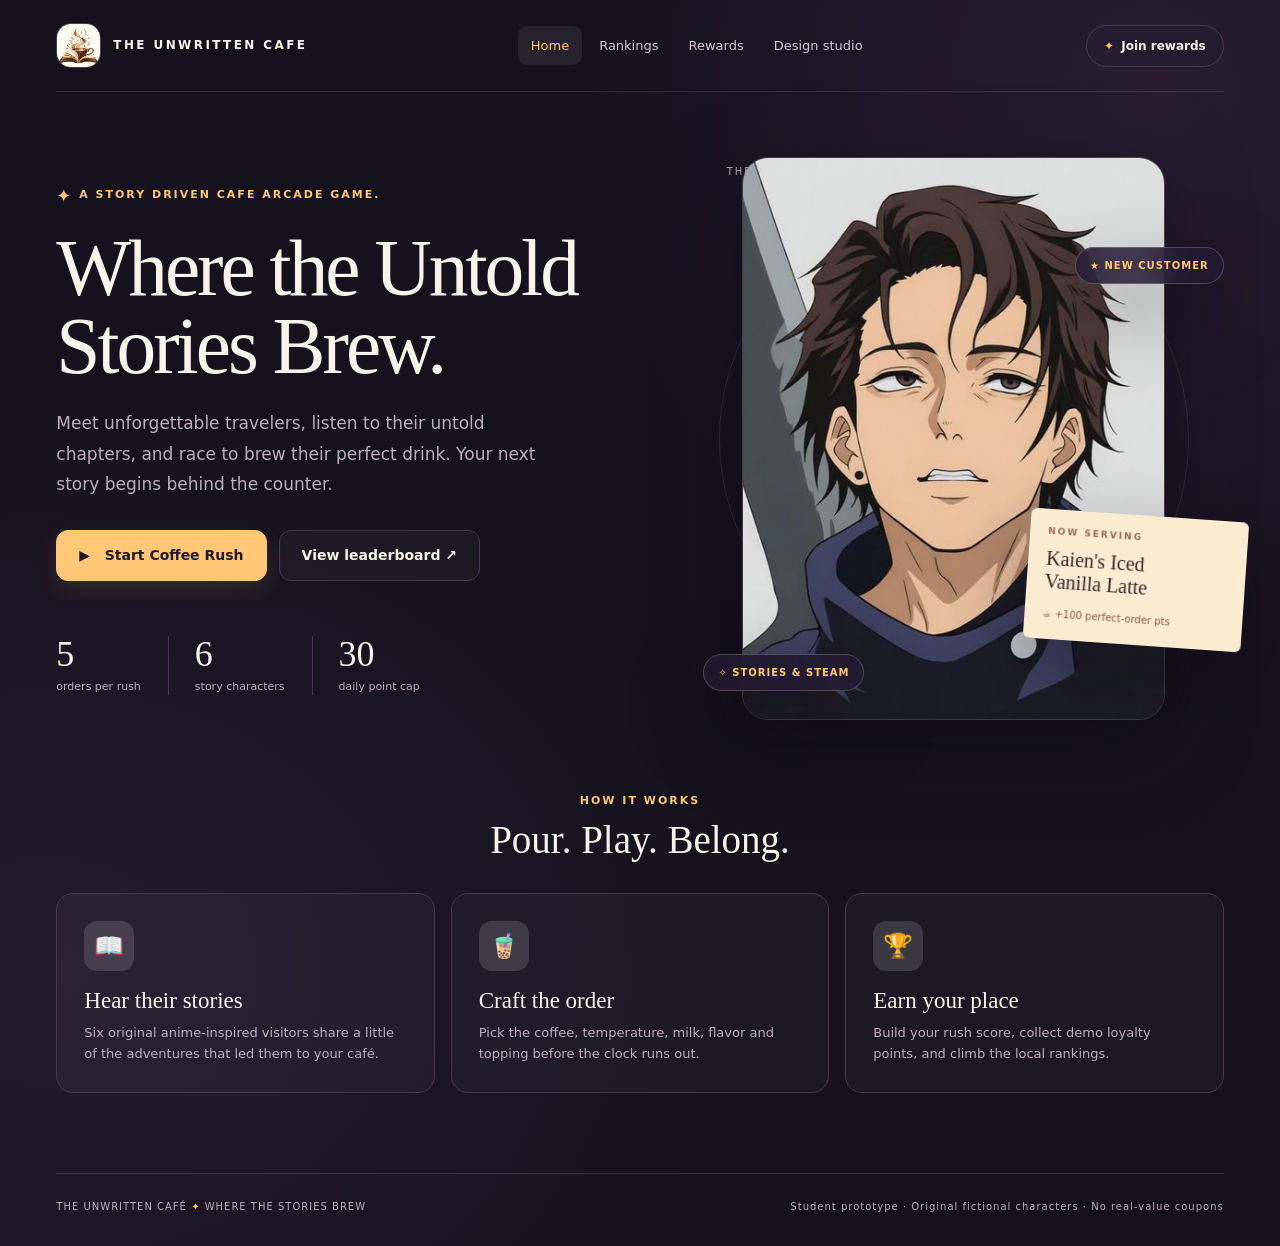
==== commit 6b3fe934: "Essential theme changes" ====
--- a/index.html
+++ b/index.html
@@ -38,7 +38,7 @@
     <header class="topbar">
       <button type="button" class="brand" id="brand-home" aria-label="Go to home">
         <img class="brand-icon" src="[data-uri]" alt="" width="45" height="45">
-        <span class="brand-copy"><b>THE UNWRITTEN</b><small>CAFÉ · WHERE THE STORIES BREW</small></span>
+        <span class="brand-copy"><b>THE UNWRITTEN CAFE</b></span>
       </button>
       <nav class="primary-nav" aria-label="Main navigation">
         <button class="nav-btn active" data-go="home">Home</button>
@@ -53,8 +53,8 @@
       <section class="screen active" id="screen-home" aria-labelledby="home-heading">
         <div class="hero">
           <div class="hero-copy">
-            <span class="eyebrow"><span class="sparkle">✦</span> ANIME-INSPIRED ARCADE · CAFÉ REWARDS</span>
-            <h1 id="home-heading">Every cup has<br /><em>a story.</em></h1>
+            <span class="eyebrow"><span class="sparkle">✦</span> A STORY DRIVEN CAFE ARCADE GAME.</span>
+            <h1 id="home-heading">Where the Untold<br />Stories Brew.</h1>
             <p>Meet unforgettable travelers, listen to their untold chapters, and race to brew their perfect drink. Your next story begins behind the counter.</p>
             <div class="hero-actions">
               <button id="play-button" class="btn btn-primary" type="button">▶ &nbsp; Start Coffee Rush</button>
